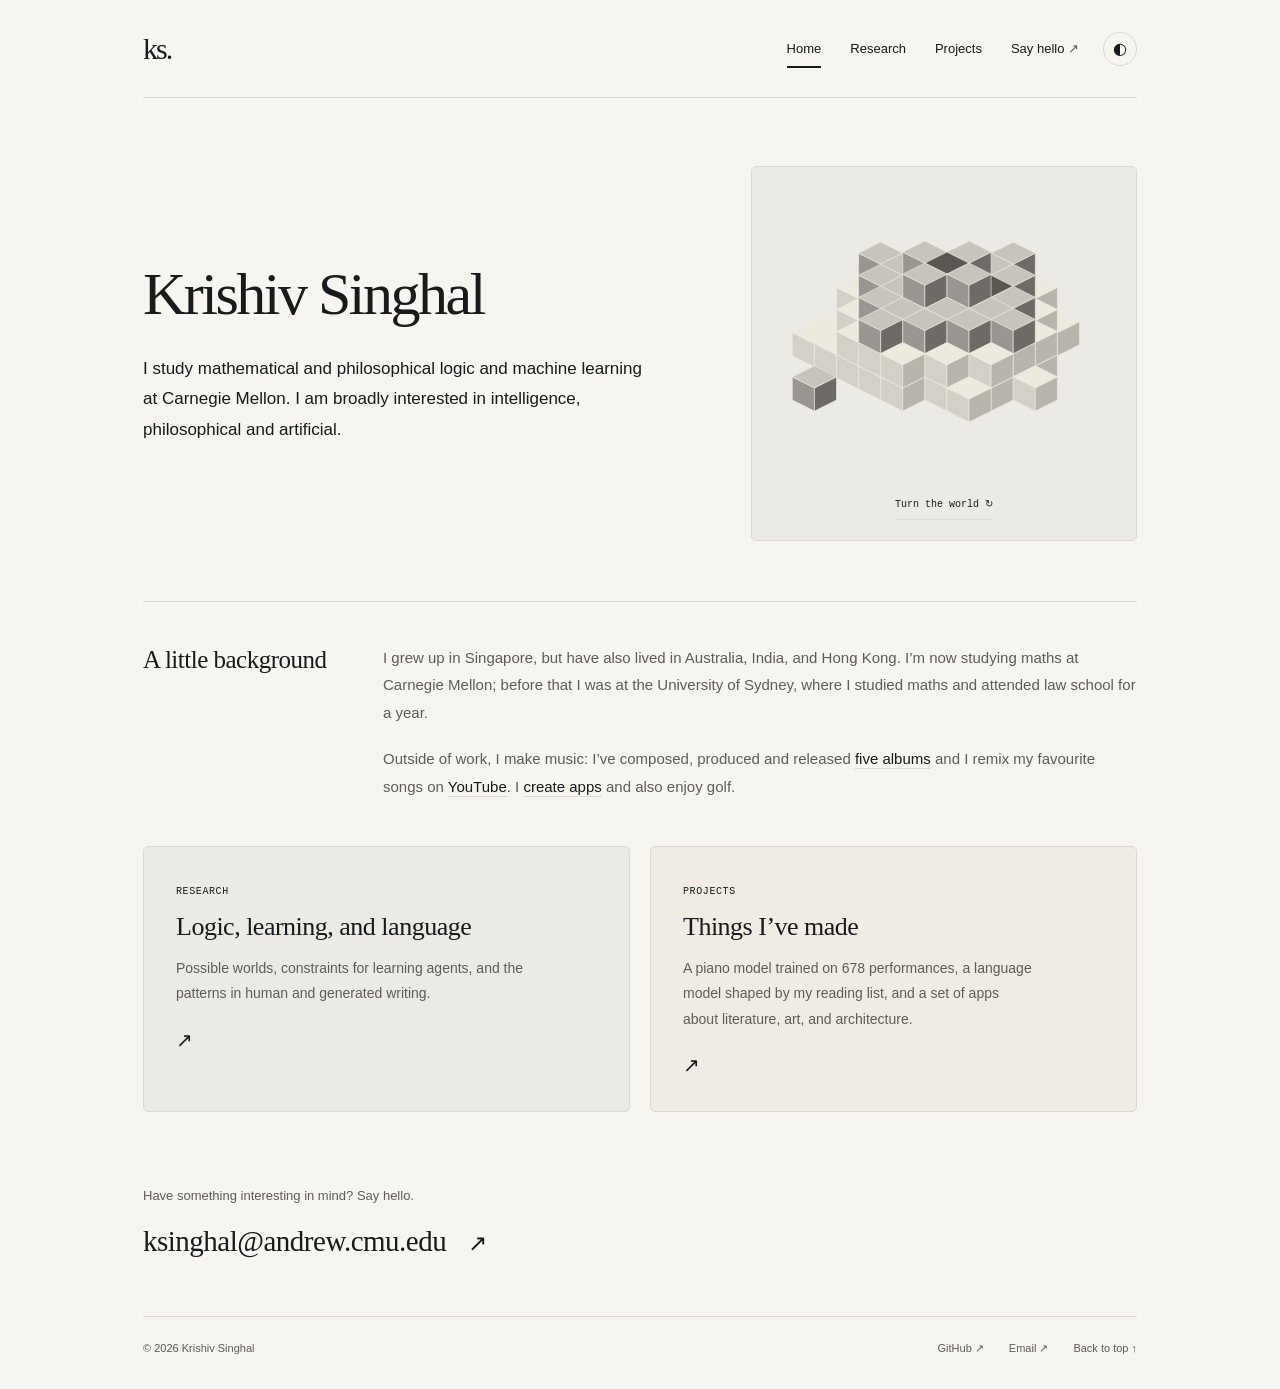
==== index.html @ 550ff19b "Refresh site styling and piano demo assets. Replace blue accents with charcoal palette; sync piano p" ====
<!doctype html>
<html lang="en">
<head>
  <meta charset="utf-8"><meta name="viewport" content="width=device-width, initial-scale=1">
  <title>Krishiv Singhal</title>
  <meta name="description" content="Krishiv Singhal studies mathematical and philosophical logic and machine learning at Carnegie Mellon. Research, a piano model, and other projects.">
  <meta name="theme-color" content="#f7f5f0">
  <link rel="icon" type="image/svg+xml" href="data:image/svg+xml,%3Csvg xmlns='http://www.w3.org/2000/svg' viewBox='0 0 32 32'%3E%3Cpath fill='%23232b35' d='M16 2 29 9v14l-13 7L3 23V9z'/%3E%3Cpath fill='%23c8cdd3' d='m16 3 12 7-12 7L4 10z'/%3E%3Cpath fill='%23818c99' d='m4 11 11 7v11L4 23z'/%3E%3C/svg%3E">
  <link rel="stylesheet" href="style.css?v=20261024"><script src="script.js?v=20261024" defer></script>
</head>
<body>
<a class="skip" href="#main">Skip to content</a>
<div class="shell">
  <header><a class="monogram" href="index.html" aria-label="Krishiv Singhal, home">ks<span>.</span></a><nav aria-label="Main navigation"><a href="index.html" aria-current="page">Home</a><a href="research.html">Research</a><a href="projects.html">Projects</a><a href="mailto:ksinghal@andrew.cmu.edu">Say hello <span aria-hidden="true">↗</span></a></nav><button type="button" class="theme-toggle" data-theme-toggle aria-label="Switch to dark theme" hidden><span aria-hidden="true">◐</span></button></header>
  <main id="main">
    <section class="intro" aria-labelledby="name">
      <div class="intro-copy"><h1 id="name">Krishiv Singhal</h1><p class="intro-note">I study mathematical and philosophical logic and machine learning at Carnegie Mellon. I am broadly interested in intelligence, philosophical and artificial.</p></div>
      <figure class="hero-figure"><svg id="voxel-world" viewBox="0 0 400 360" role="img" aria-label="An abstract stepped landscape built from small cream and charcoal cubes"></svg><button class="world-turn" type="button" data-world-turn aria-label="Turn the voxel world" hidden>Turn the world <span aria-hidden="true">↻</span></button></figure>
    </section>
    <section id="about" class="about" aria-labelledby="about-title"><h2 id="about-title">A little background</h2><div><p>I grew up in Singapore, but have also lived in Australia, India, and Hong Kong. I’m now studying maths at Carnegie Mellon; before that I was at the University of Sydney, where I studied maths and attended law school for a year.</p><p>Outside of work, I make music: I’ve composed, produced and released <a href="https://open.spotify.com/artist/4lldGzQ3zyose5bvCWGqwF">five albums</a> and I remix my favourite songs on <a href="https://www.youtube.com/channel/UCVRhg6U-w7PQTtRtEd83idQ">YouTube</a>. I <a href="https://bites-suite-website.vercel.app/">create apps</a> and also enjoy golf.</p></div></section>
    <section class="pathways" aria-label="Explore my work">
      <a class="pathway" href="research.html"><span class="label">RESEARCH</span><h2>Logic, learning, and language</h2><p>Possible worlds, constraints for learning agents, and the patterns in human and generated writing.</p><span class="arrow" aria-hidden="true">↗</span></a>
      <a class="pathway" href="projects.html"><span class="label">PROJECTS</span><h2>Things I’ve made</h2><p>A piano model trained on 678 performances, a language model shaped by my reading list, and a set of apps about literature, art, and architecture.</p><span class="arrow" aria-hidden="true">↗</span></a>
    </section>
    <section class="contact"><p>Have something interesting in mind? Say hello.</p><a href="mailto:ksinghal@andrew.cmu.edu">ksinghal@andrew.cmu.edu <span aria-hidden="true">↗</span></a></section>
  </main>
  <footer><span>© 2026 Krishiv Singhal</span><a href="https://github.com/krishivsinghal">GitHub ↗</a><a href="mailto:ksinghal@andrew.cmu.edu">Email ↗</a><a href="#main">Back to top ↑</a></footer>
</div>
</body>
</html>
---- style.css ----
:root{--paper:#f7f5f0;--ink:#1a1a1c;--muted:#5f5c58;--line:#ddd9d2;--accent:#1a1a1c;--tint:#eceae4;--panel:#f0ebe3;--mono:ui-monospace,SFMono-Regular,Menlo,Consolas,monospace;color-scheme:light}
:root[data-theme=dark]{--paper:#0f0f11;--ink:#eceae6;--muted:#9c9892;--line:#2c2c30;--accent:#e4e0d8;--tint:#1a1a1e;--panel:#17171a;color-scheme:dark}
*{box-sizing:border-box}html{scroll-behavior:smooth;scroll-padding-top:35px}body{margin:0;background:var(--paper);color:var(--ink);font-family:Arial,Helvetica,sans-serif;font-size:15px;line-height:1.8;-webkit-font-smoothing:antialiased}::selection{background:#3d3a37;color:#f7f5f0}a{color:inherit;text-decoration:none}a:hover{color:var(--accent)}a,button,summary{-webkit-tap-highlight-color:transparent}a:focus-visible,button:focus-visible,summary:focus-visible{outline:2px solid var(--accent);outline-offset:5px}button{font:inherit;color:inherit;cursor:pointer}button:hover{color:var(--accent)}[hidden]{display:none!important}.shell{max-width:1090px;padding:0 48px;margin:auto}header{min-height:98px;display:flex;align-items:center;justify-content:space-between;gap:24px;border-bottom:1px solid var(--line)}.monogram{font-family:Georgia,serif;font-size:30px;letter-spacing:-2px}.monogram span{color:var(--accent)}nav{display:flex;align-items:center;gap:29px;font-size:13px}nav a{padding:8px 0;position:relative}nav a[aria-current=page]{color:var(--accent)}nav a[aria-current=page]:after{content:"";position:absolute;height:2px;background:var(--accent);bottom:0;left:0;right:0}nav span{color:var(--muted)}[data-theme-toggle]{background:transparent;border:1px solid var(--line);border-radius:50%;width:34px;height:34px;line-height:1;display:grid;place-items:center;font-size:16px}
.intro{display:grid;grid-template-columns:1.45fr 1fr;gap:48px;align-items:center;padding:68px 0 60px}.intro-copy{min-width:0}h1{font-family:Georgia,'Times New Roman',serif;font-size:60px;font-weight:400;letter-spacing:-2.5px;line-height:1.13;margin:0 0 25px}.intro h1{color:var(--accent)}h1 span{color:var(--accent)}.intro-note{font-size:17px;line-height:1.8;max-width:510px;margin:0;color:var(--ink)}.intro-copy>p:not(.intro-note){color:var(--muted)}.hero-figure{margin:0;background:var(--tint);border-radius:5px;position:relative;padding:4px 0 20px;overflow:hidden;border:1px solid var(--line)}.hero-figure svg{width:100%;height:auto;display:block}.hero-figure button{display:block;margin:-26px auto 0;border:0;border-bottom:1px solid var(--line);background:transparent;padding:5px 0;font-family:var(--mono);font-size:10px;color:var(--accent);position:relative}.hero-figure figcaption{font-family:var(--mono);font-size:10px;text-align:center;color:var(--muted)}.voxel{transition:transform .3s ease}.hero-figure:hover .accent-voxel{transform:translateY(-3px)}
h2{font-family:Georgia,serif;font-size:25px;font-weight:400;line-height:1.3;letter-spacing:-.5px;margin:0}h3{font-family:Georgia,serif;font-size:27px;font-weight:400;letter-spacing:-.55px;line-height:1.3;margin:0 0 16px}.section-heading{display:flex;align-items:center;justify-content:space-between;gap:20px;border-bottom:1px solid var(--line);padding-bottom:22px}.eyebrow,.project-meta,.project-art>span,.quiet,.label{font-family:var(--mono);font-size:10px;letter-spacing:.6px;color:var(--muted)}.eyebrow{margin:0 0 18px}.text-link{font-size:13px;color:var(--accent);border-bottom:1px solid var(--line);padding-bottom:3px;display:inline-block;line-height:1.8}.text-link span{margin-left:10px}.inline-links{display:flex;flex-wrap:wrap;gap:22px}.about{display:grid;grid-template-columns:200px 1fr;gap:40px;border-top:1px solid var(--line);padding:42px 0 46px}.about>div{min-width:0}.about p{color:var(--muted);font-size:15px;line-height:1.85;margin:0 0 18px}.about p:last-child{margin:0}.about p a{color:var(--accent);text-decoration:underline;text-decoration-color:var(--line);text-underline-offset:4px}.pathways{display:grid;grid-template-columns:1fr 1fr;gap:20px;padding:0 0 40px}.pathway{display:block;position:relative;padding:28px 32px;background:var(--tint);border:1px solid var(--line);border-radius:5px;transition:border-color .2s,transform .2s}.pathway:nth-child(2){background:var(--panel)}.pathway:hover{border-color:var(--accent);transform:translateY(-3px)}.pathway h2,.pathway h3{font-size:26px;margin:8px 0 12px;color:var(--accent)}.pathway p{font-size:14px;color:var(--muted);margin:0;max-width:350px}.pathway .arrow{display:block;color:var(--accent);margin-top:15px;font-size:20px}.pathway .label{color:var(--accent)}
.page-intro{padding:63px 0 40px;max-width:700px}.page-intro h1{font-size:52px;color:var(--accent);margin-bottom:20px}.page-intro>p{color:var(--muted);font-size:16px;line-height:1.8;max-width:660px;margin:0}.project{display:grid;grid-template-columns:200px 1fr;gap:40px;padding:40px 0;border-top:1px solid var(--line)}.project-art{background:var(--tint);border-radius:4px;display:flex;flex-direction:column;align-items:center;justify-content:center;height:190px}.project-art svg{width:190px;height:143px}.project-art>span{font-size:9px;margin-top:8px;color:var(--accent)}.project-copy{min-width:0}.project-meta{display:flex;justify-content:space-between;gap:18px;font-size:10px;letter-spacing:.3px;margin:0 0 14px;color:var(--accent)}.project-meta>span{text-align:right;color:var(--muted);letter-spacing:0}.project-copy>p{color:var(--muted);font-size:15px;line-height:1.85;margin:0 0 17px}.project-copy>p.quiet{display:block;font-size:11px;color:var(--accent);border-left:2px solid var(--accent);padding-left:12px}.project-copy .inline-links{margin-top:16px}summary{display:flex;align-items:center;gap:18px;cursor:pointer;list-style:none;width:max-content;max-width:100%;font-size:13px;color:var(--accent);min-height:40px}summary::-webkit-details-marker{display:none}summary span{font-size:20px;line-height:1;transition:transform .2s}details[open] summary span{transform:rotate(45deg)}.notes{font-size:14px;line-height:1.85;color:var(--muted);padding:8px 0 2px;max-width:650px}.notes h4{font-size:14px;color:var(--ink);font-weight:500;margin:15px 0 8px}.notes p{margin:0 0 18px}.notes .text-link{margin-bottom:12px}.small-grid{display:grid;grid-template-columns:1fr 1fr;gap:38px;padding:30px 0 40px}.small-grid h3{font-size:24px}.small-grid p:not(.eyebrow){color:var(--muted);font-size:14px;margin:0 0 20px}.further{padding-top:34px}.page-nav{display:flex;align-items:center;justify-content:space-between;gap:24px;border-top:1px solid var(--line);padding:28px 0 45px;font-size:14px;color:var(--accent)}.contact{padding:32px 0 49px}.contact p{font-size:13px;color:var(--muted);margin:0 0 8px}.contact>a{font-family:Georgia,serif;font-size:29px;letter-spacing:-.5px;overflow-wrap:anywhere}.contact>a span{color:var(--accent);font-family:Arial,sans-serif;font-size:23px;margin-left:15px}footer{border-top:1px solid var(--line);display:flex;flex-wrap:wrap;align-items:center;gap:25px;padding:22px 0 30px;font-size:11px;color:var(--muted)}footer>span{margin-right:auto}.skip{position:absolute;left:20px;top:-100px;padding:10px;background:var(--paper);z-index:10}.skip:focus{top:10px}
@media(max-width:760px){.shell{padding:0 25px}header{min-height:85px}nav{gap:20px}.intro{grid-template-columns:1.35fr 1fr;gap:25px;padding:50px 0}h1{font-size:47px;letter-spacing:-1.8px}.intro-note{font-size:15px}.hero-figure button{font-size:9px;margin:-12px auto 0}.about,.project{grid-template-columns:150px 1fr;gap:25px}.project-art{height:155px}.project-art svg{width:145px;height:112px}.project-meta{display:block}.project-meta>span{display:block;text-align:left;margin-top:5px}.project-copy>p{font-size:14px}h3{font-size:24px}.pathway{padding:24px}.quiet{letter-spacing:0}.page-intro{padding:45px 0 35px}.page-intro h1{font-size:45px}}
@media(max-width:540px){.shell{padding:0 22px}header{gap:12px;min-height:82px}nav{gap:17px;font-size:12px}.monogram{font-size:28px}[data-theme-toggle]{width:30px;height:30px}.intro{grid-template-columns:1fr;gap:28px;padding:40px 0}.intro h1{font-size:46px;margin-bottom:20px}.intro-note{font-size:16px}.hero-figure{width:100%;max-width:310px;justify-self:center;padding-bottom:17px}.hero-figure svg{height:230px}.hero-figure button{margin:-10px auto 0;font-size:10px}.about{grid-template-columns:1fr;gap:20px;padding:32px 0}.about p{font-size:14px}.pathways,.small-grid{grid-template-columns:1fr;gap:16px}.pathways{padding-bottom:16px}.pathway{padding:25px}.pathway h2{font-size:25px}.pathway .arrow{position:absolute;right:24px;top:16px}.page-intro h1{font-size:44px}.page-intro>p{font-size:15px}.project{grid-template-columns:1fr;gap:23px;padding:30px 0}.project-art{height:150px;align-items:flex-start;position:relative}.project-art svg{height:143px;width:195px;margin-left:12px}.project-art>span{position:absolute;right:17px;bottom:15px;font-size:9px}.project-copy>p{font-size:14px}.project-meta{font-size:10px}h3{font-size:25px}.notes{font-size:14px}.section-heading .quiet{display:none}.page-nav{font-size:13px}.contact>a{font-size:24px}.contact>a span{margin-left:6px}footer{font-size:10px;gap:18px}}
@media(prefers-reduced-motion:reduce){html{scroll-behavior:auto}*,*:before,*:after{transition:none!important}.pathway:hover,.hero-figure:hover .accent-voxel{transform:none}}

.project-copy>h2{font-size:27px;margin-bottom:16px}.notes h3{font-family:Arial,Helvetica,sans-serif;font-size:14px;color:var(--ink);font-weight:500;letter-spacing:0;margin:15px 0 8px}header nav{margin-left:auto}@media(max-width:540px){header{gap:14px}.project-copy>h2{font-size:25px}}
@media(max-width:540px){nav{gap:15px}nav a[href^="mailto:"]{display:none}}
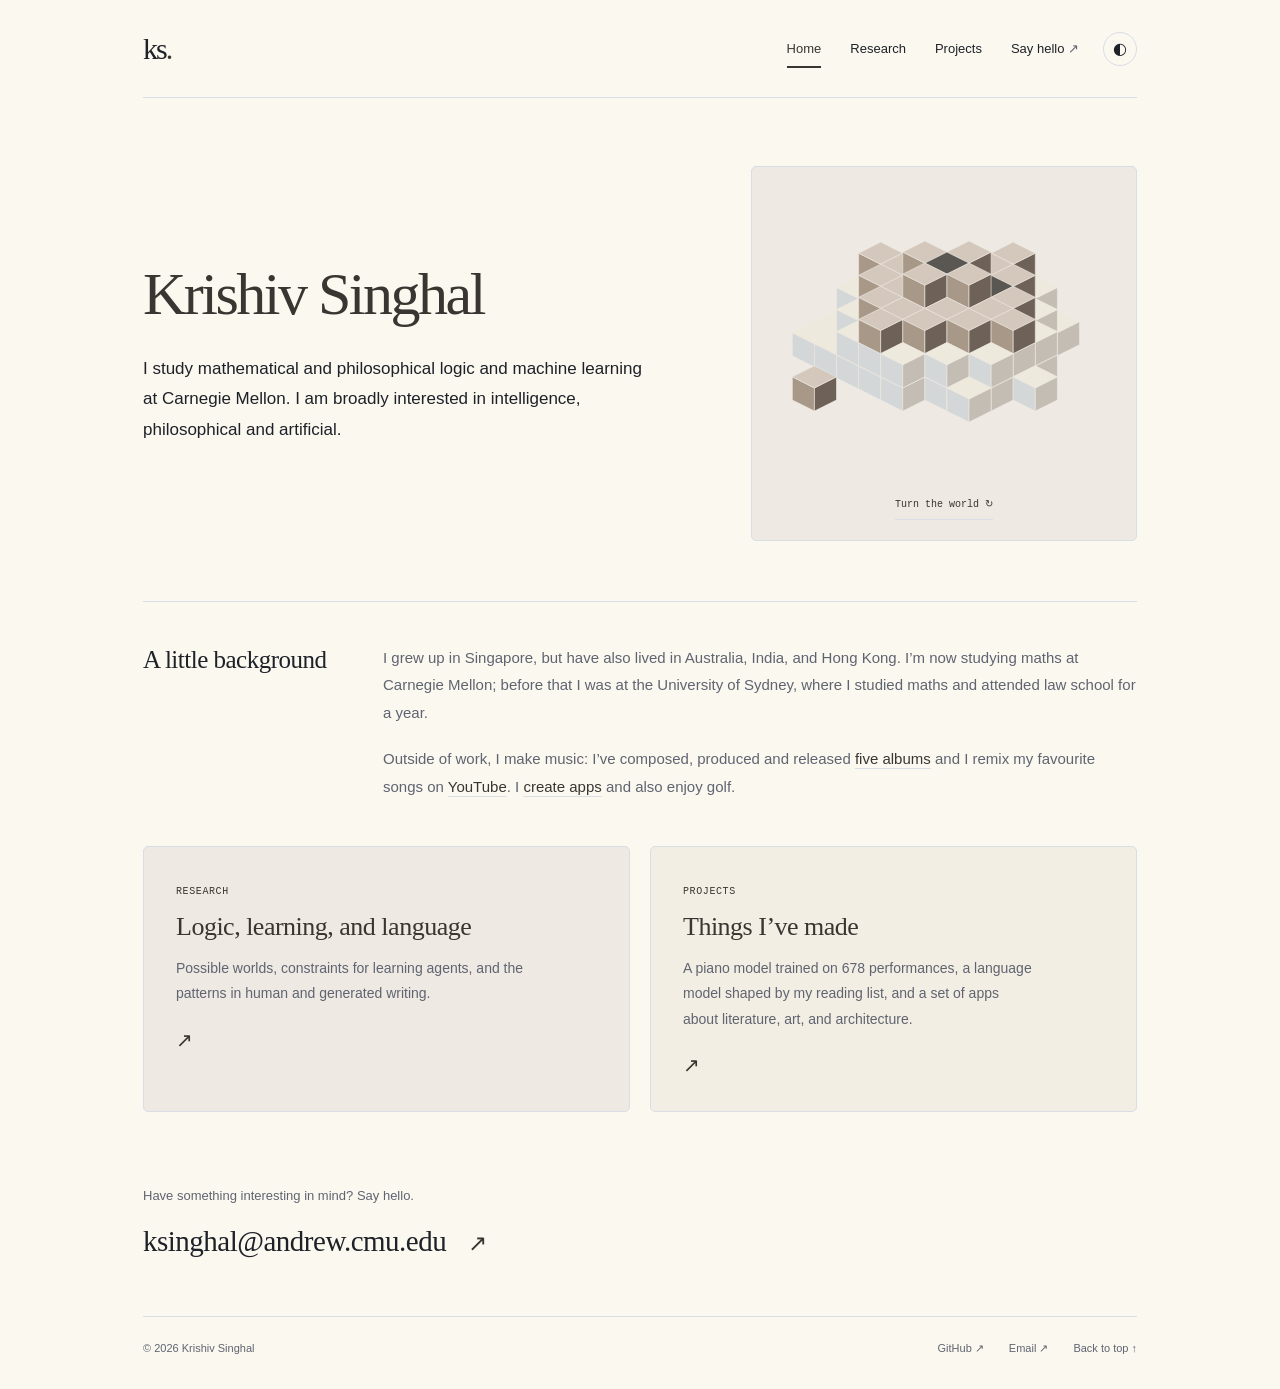
==== commit 2b0f59e2: "Restore piano velocity colors and simplify visitor copy. Keep blue-to-red rolls on the piano page; w" ====
--- a/index.html
+++ b/index.html
@@ -6,7 +6,7 @@
   <meta name="description" content="Krishiv Singhal studies mathematical and philosophical logic and machine learning at Carnegie Mellon. Research, a piano model, and other projects.">
   <meta name="theme-color" content="#f7f5f0">
   <link rel="icon" type="image/svg+xml" href="data:image/svg+xml,%3Csvg xmlns='http://www.w3.org/2000/svg' viewBox='0 0 32 32'%3E%3Cpath fill='%23232b35' d='M16 2 29 9v14l-13 7L3 23V9z'/%3E%3Cpath fill='%23c8cdd3' d='m16 3 12 7-12 7L4 10z'/%3E%3Cpath fill='%23818c99' d='m4 11 11 7v11L4 23z'/%3E%3C/svg%3E">
-  <link rel="stylesheet" href="style.css?v=20261024"><script src="script.js?v=20261024" defer></script>
+  <link rel="stylesheet" href="style.css?v=20261025"><script src="script.js?v=20261025" defer></script>
 </head>
 <body>
 <a class="skip" href="#main">Skip to content</a>
--- a/style.css
+++ b/style.css
@@ -1,6 +1,6 @@
-:root{--paper:#f7f5f0;--ink:#1a1a1c;--muted:#5f5c58;--line:#ddd9d2;--accent:#1a1a1c;--tint:#eceae4;--panel:#f0ebe3;--mono:ui-monospace,SFMono-Regular,Menlo,Consolas,monospace;color-scheme:light}
-:root[data-theme=dark]{--paper:#0f0f11;--ink:#eceae6;--muted:#9c9892;--line:#2c2c30;--accent:#e4e0d8;--tint:#1a1a1e;--panel:#17171a;color-scheme:dark}
-*{box-sizing:border-box}html{scroll-behavior:smooth;scroll-padding-top:35px}body{margin:0;background:var(--paper);color:var(--ink);font-family:Arial,Helvetica,sans-serif;font-size:15px;line-height:1.8;-webkit-font-smoothing:antialiased}::selection{background:#3d3a37;color:#f7f5f0}a{color:inherit;text-decoration:none}a:hover{color:var(--accent)}a,button,summary{-webkit-tap-highlight-color:transparent}a:focus-visible,button:focus-visible,summary:focus-visible{outline:2px solid var(--accent);outline-offset:5px}button{font:inherit;color:inherit;cursor:pointer}button:hover{color:var(--accent)}[hidden]{display:none!important}.shell{max-width:1090px;padding:0 48px;margin:auto}header{min-height:98px;display:flex;align-items:center;justify-content:space-between;gap:24px;border-bottom:1px solid var(--line)}.monogram{font-family:Georgia,serif;font-size:30px;letter-spacing:-2px}.monogram span{color:var(--accent)}nav{display:flex;align-items:center;gap:29px;font-size:13px}nav a{padding:8px 0;position:relative}nav a[aria-current=page]{color:var(--accent)}nav a[aria-current=page]:after{content:"";position:absolute;height:2px;background:var(--accent);bottom:0;left:0;right:0}nav span{color:var(--muted)}[data-theme-toggle]{background:transparent;border:1px solid var(--line);border-radius:50%;width:34px;height:34px;line-height:1;display:grid;place-items:center;font-size:16px}
+:root{--paper:#fbf8f0;--ink:#1e2228;--muted:#5f6470;--line:#d9dee5;--accent:#3a3530;--tint:#eee9e3;--panel:#f3eee4;--mono:ui-monospace,SFMono-Regular,Menlo,Consolas,monospace;color-scheme:light}
+:root[data-theme=dark]{--paper:#141418;--ink:#e8e6e2;--muted:#a8a4a0;--line:#34343a;--accent:#c9c2b8;--tint:#1e1e24;--panel:#1c1b1f;color-scheme:dark}
+*{box-sizing:border-box}html{scroll-behavior:smooth;scroll-padding-top:35px}body{margin:0;background:var(--paper);color:var(--ink);font-family:Arial,Helvetica,sans-serif;font-size:15px;line-height:1.8;-webkit-font-smoothing:antialiased}::selection{background:#d8d0c4;color:#1e2228}a{color:inherit;text-decoration:none}a:hover{color:var(--accent)}a,button,summary{-webkit-tap-highlight-color:transparent}a:focus-visible,button:focus-visible,summary:focus-visible{outline:2px solid var(--accent);outline-offset:5px}button{font:inherit;color:inherit;cursor:pointer}button:hover{color:var(--accent)}[hidden]{display:none!important}.shell{max-width:1090px;padding:0 48px;margin:auto}header{min-height:98px;display:flex;align-items:center;justify-content:space-between;gap:24px;border-bottom:1px solid var(--line)}.monogram{font-family:Georgia,serif;font-size:30px;letter-spacing:-2px}.monogram span{color:var(--accent)}nav{display:flex;align-items:center;gap:29px;font-size:13px}nav a{padding:8px 0;position:relative}nav a[aria-current=page]{color:var(--accent)}nav a[aria-current=page]:after{content:"";position:absolute;height:2px;background:var(--accent);bottom:0;left:0;right:0}nav span{color:var(--muted)}[data-theme-toggle]{background:transparent;border:1px solid var(--line);border-radius:50%;width:34px;height:34px;line-height:1;display:grid;place-items:center;font-size:16px}
 .intro{display:grid;grid-template-columns:1.45fr 1fr;gap:48px;align-items:center;padding:68px 0 60px}.intro-copy{min-width:0}h1{font-family:Georgia,'Times New Roman',serif;font-size:60px;font-weight:400;letter-spacing:-2.5px;line-height:1.13;margin:0 0 25px}.intro h1{color:var(--accent)}h1 span{color:var(--accent)}.intro-note{font-size:17px;line-height:1.8;max-width:510px;margin:0;color:var(--ink)}.intro-copy>p:not(.intro-note){color:var(--muted)}.hero-figure{margin:0;background:var(--tint);border-radius:5px;position:relative;padding:4px 0 20px;overflow:hidden;border:1px solid var(--line)}.hero-figure svg{width:100%;height:auto;display:block}.hero-figure button{display:block;margin:-26px auto 0;border:0;border-bottom:1px solid var(--line);background:transparent;padding:5px 0;font-family:var(--mono);font-size:10px;color:var(--accent);position:relative}.hero-figure figcaption{font-family:var(--mono);font-size:10px;text-align:center;color:var(--muted)}.voxel{transition:transform .3s ease}.hero-figure:hover .accent-voxel{transform:translateY(-3px)}
 h2{font-family:Georgia,serif;font-size:25px;font-weight:400;line-height:1.3;letter-spacing:-.5px;margin:0}h3{font-family:Georgia,serif;font-size:27px;font-weight:400;letter-spacing:-.55px;line-height:1.3;margin:0 0 16px}.section-heading{display:flex;align-items:center;justify-content:space-between;gap:20px;border-bottom:1px solid var(--line);padding-bottom:22px}.eyebrow,.project-meta,.project-art>span,.quiet,.label{font-family:var(--mono);font-size:10px;letter-spacing:.6px;color:var(--muted)}.eyebrow{margin:0 0 18px}.text-link{font-size:13px;color:var(--accent);border-bottom:1px solid var(--line);padding-bottom:3px;display:inline-block;line-height:1.8}.text-link span{margin-left:10px}.inline-links{display:flex;flex-wrap:wrap;gap:22px}.about{display:grid;grid-template-columns:200px 1fr;gap:40px;border-top:1px solid var(--line);padding:42px 0 46px}.about>div{min-width:0}.about p{color:var(--muted);font-size:15px;line-height:1.85;margin:0 0 18px}.about p:last-child{margin:0}.about p a{color:var(--accent);text-decoration:underline;text-decoration-color:var(--line);text-underline-offset:4px}.pathways{display:grid;grid-template-columns:1fr 1fr;gap:20px;padding:0 0 40px}.pathway{display:block;position:relative;padding:28px 32px;background:var(--tint);border:1px solid var(--line);border-radius:5px;transition:border-color .2s,transform .2s}.pathway:nth-child(2){background:var(--panel)}.pathway:hover{border-color:var(--accent);transform:translateY(-3px)}.pathway h2,.pathway h3{font-size:26px;margin:8px 0 12px;color:var(--accent)}.pathway p{font-size:14px;color:var(--muted);margin:0;max-width:350px}.pathway .arrow{display:block;color:var(--accent);margin-top:15px;font-size:20px}.pathway .label{color:var(--accent)}
 .page-intro{padding:63px 0 40px;max-width:700px}.page-intro h1{font-size:52px;color:var(--accent);margin-bottom:20px}.page-intro>p{color:var(--muted);font-size:16px;line-height:1.8;max-width:660px;margin:0}.project{display:grid;grid-template-columns:200px 1fr;gap:40px;padding:40px 0;border-top:1px solid var(--line)}.project-art{background:var(--tint);border-radius:4px;display:flex;flex-direction:column;align-items:center;justify-content:center;height:190px}.project-art svg{width:190px;height:143px}.project-art>span{font-size:9px;margin-top:8px;color:var(--accent)}.project-copy{min-width:0}.project-meta{display:flex;justify-content:space-between;gap:18px;font-size:10px;letter-spacing:.3px;margin:0 0 14px;color:var(--accent)}.project-meta>span{text-align:right;color:var(--muted);letter-spacing:0}.project-copy>p{color:var(--muted);font-size:15px;line-height:1.85;margin:0 0 17px}.project-copy>p.quiet{display:block;font-size:11px;color:var(--accent);border-left:2px solid var(--accent);padding-left:12px}.project-copy .inline-links{margin-top:16px}summary{display:flex;align-items:center;gap:18px;cursor:pointer;list-style:none;width:max-content;max-width:100%;font-size:13px;color:var(--accent);min-height:40px}summary::-webkit-details-marker{display:none}summary span{font-size:20px;line-height:1;transition:transform .2s}details[open] summary span{transform:rotate(45deg)}.notes{font-size:14px;line-height:1.85;color:var(--muted);padding:8px 0 2px;max-width:650px}.notes h4{font-size:14px;color:var(--ink);font-weight:500;margin:15px 0 8px}.notes p{margin:0 0 18px}.notes .text-link{margin-bottom:12px}.small-grid{display:grid;grid-template-columns:1fr 1fr;gap:38px;padding:30px 0 40px}.small-grid h3{font-size:24px}.small-grid p:not(.eyebrow){color:var(--muted);font-size:14px;margin:0 0 20px}.further{padding-top:34px}.page-nav{display:flex;align-items:center;justify-content:space-between;gap:24px;border-top:1px solid var(--line);padding:28px 0 45px;font-size:14px;color:var(--accent)}.contact{padding:32px 0 49px}.contact p{font-size:13px;color:var(--muted);margin:0 0 8px}.contact>a{font-family:Georgia,serif;font-size:29px;letter-spacing:-.5px;overflow-wrap:anywhere}.contact>a span{color:var(--accent);font-family:Arial,sans-serif;font-size:23px;margin-left:15px}footer{border-top:1px solid var(--line);display:flex;flex-wrap:wrap;align-items:center;gap:25px;padding:22px 0 30px;font-size:11px;color:var(--muted)}footer>span{margin-right:auto}.skip{position:absolute;left:20px;top:-100px;padding:10px;background:var(--paper);z-index:10}.skip:focus{top:10px}
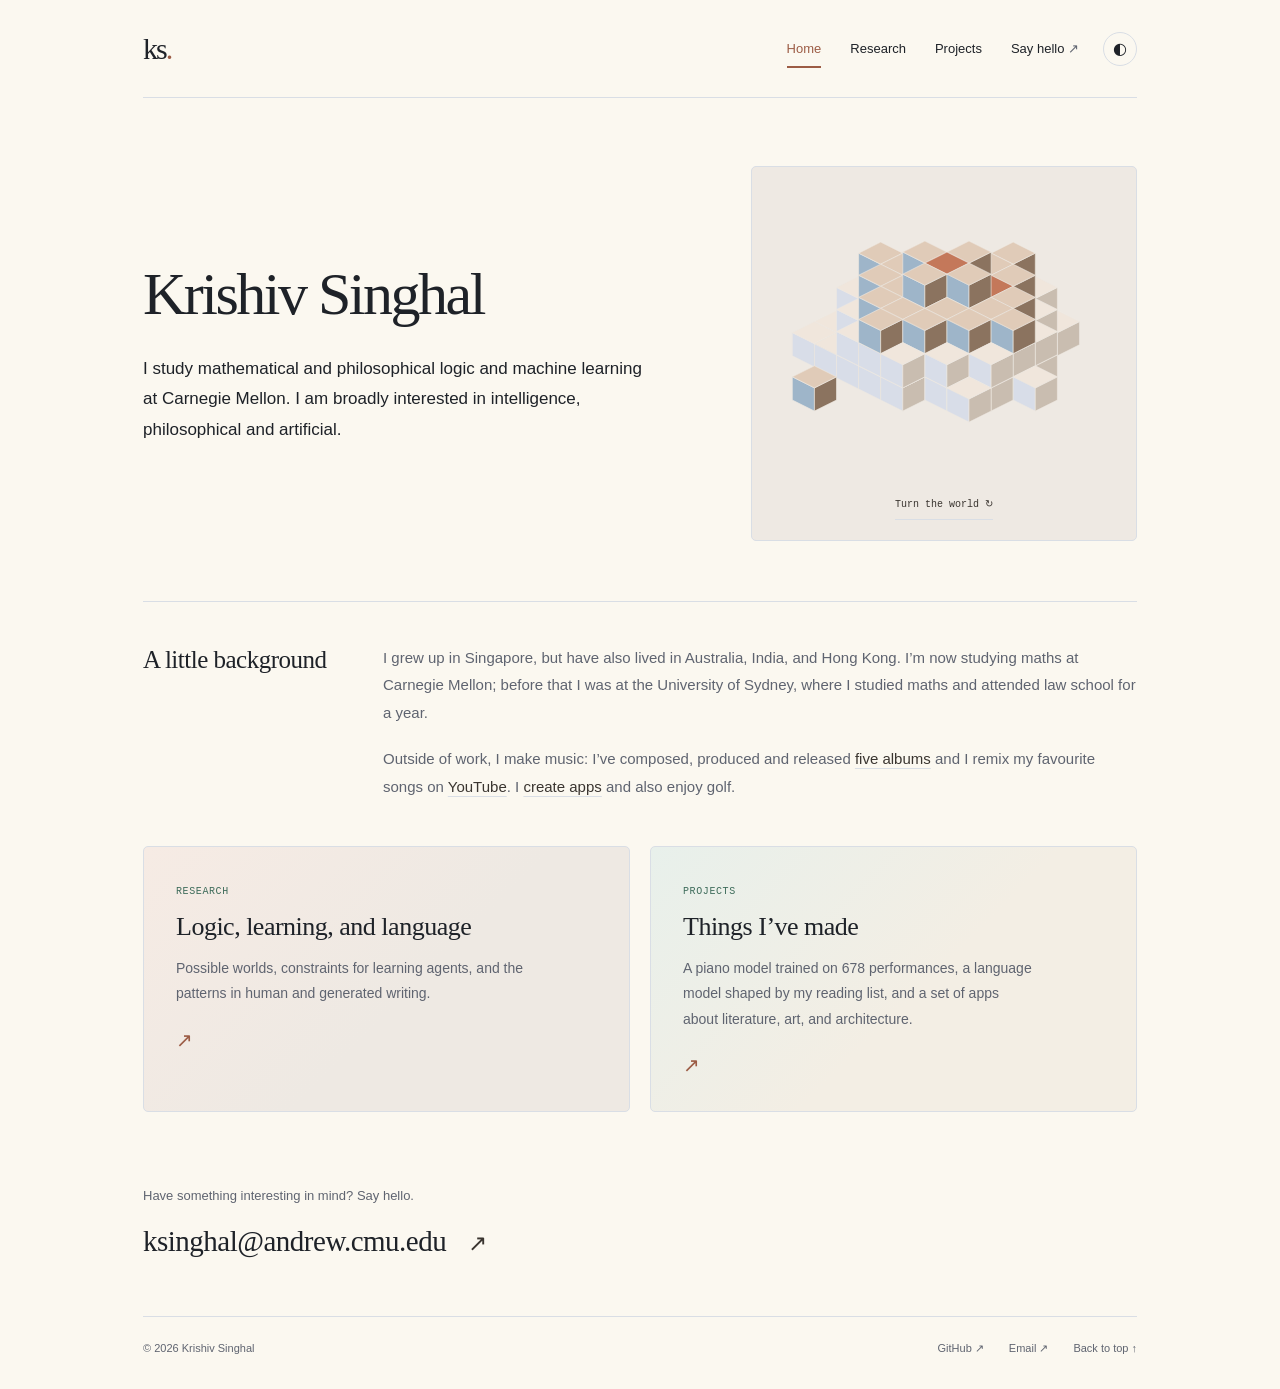
==== commit f0338d37: "Refresh projects layout, site color, and piano roll alignment. Left-align piano rolls; card-style pr" ====
--- a/index.html
+++ b/index.html
@@ -6,7 +6,7 @@
   <meta name="description" content="Krishiv Singhal studies mathematical and philosophical logic and machine learning at Carnegie Mellon. Research, a piano model, and other projects.">
   <meta name="theme-color" content="#f7f5f0">
   <link rel="icon" type="image/svg+xml" href="data:image/svg+xml,%3Csvg xmlns='http://www.w3.org/2000/svg' viewBox='0 0 32 32'%3E%3Cpath fill='%23232b35' d='M16 2 29 9v14l-13 7L3 23V9z'/%3E%3Cpath fill='%23c8cdd3' d='m16 3 12 7-12 7L4 10z'/%3E%3Cpath fill='%23818c99' d='m4 11 11 7v11L4 23z'/%3E%3C/svg%3E">
-  <link rel="stylesheet" href="style.css?v=20261025"><script src="script.js?v=20261025" defer></script>
+  <link rel="stylesheet" href="style.css?v=20261026"><script src="script.js?v=20261026" defer></script>
 </head>
 <body>
 <a class="skip" href="#main">Skip to content</a>
--- a/style.css
+++ b/style.css
@@ -1,12 +1,31 @@
-:root{--paper:#fbf8f0;--ink:#1e2228;--muted:#5f6470;--line:#d9dee5;--accent:#3a3530;--tint:#eee9e3;--panel:#f3eee4;--mono:ui-monospace,SFMono-Regular,Menlo,Consolas,monospace;color-scheme:light}
-:root[data-theme=dark]{--paper:#141418;--ink:#e8e6e2;--muted:#a8a4a0;--line:#34343a;--accent:#c9c2b8;--tint:#1e1e24;--panel:#1c1b1f;color-scheme:dark}
-*{box-sizing:border-box}html{scroll-behavior:smooth;scroll-padding-top:35px}body{margin:0;background:var(--paper);color:var(--ink);font-family:Arial,Helvetica,sans-serif;font-size:15px;line-height:1.8;-webkit-font-smoothing:antialiased}::selection{background:#d8d0c4;color:#1e2228}a{color:inherit;text-decoration:none}a:hover{color:var(--accent)}a,button,summary{-webkit-tap-highlight-color:transparent}a:focus-visible,button:focus-visible,summary:focus-visible{outline:2px solid var(--accent);outline-offset:5px}button{font:inherit;color:inherit;cursor:pointer}button:hover{color:var(--accent)}[hidden]{display:none!important}.shell{max-width:1090px;padding:0 48px;margin:auto}header{min-height:98px;display:flex;align-items:center;justify-content:space-between;gap:24px;border-bottom:1px solid var(--line)}.monogram{font-family:Georgia,serif;font-size:30px;letter-spacing:-2px}.monogram span{color:var(--accent)}nav{display:flex;align-items:center;gap:29px;font-size:13px}nav a{padding:8px 0;position:relative}nav a[aria-current=page]{color:var(--accent)}nav a[aria-current=page]:after{content:"";position:absolute;height:2px;background:var(--accent);bottom:0;left:0;right:0}nav span{color:var(--muted)}[data-theme-toggle]{background:transparent;border:1px solid var(--line);border-radius:50%;width:34px;height:34px;line-height:1;display:grid;place-items:center;font-size:16px}
-.intro{display:grid;grid-template-columns:1.45fr 1fr;gap:48px;align-items:center;padding:68px 0 60px}.intro-copy{min-width:0}h1{font-family:Georgia,'Times New Roman',serif;font-size:60px;font-weight:400;letter-spacing:-2.5px;line-height:1.13;margin:0 0 25px}.intro h1{color:var(--accent)}h1 span{color:var(--accent)}.intro-note{font-size:17px;line-height:1.8;max-width:510px;margin:0;color:var(--ink)}.intro-copy>p:not(.intro-note){color:var(--muted)}.hero-figure{margin:0;background:var(--tint);border-radius:5px;position:relative;padding:4px 0 20px;overflow:hidden;border:1px solid var(--line)}.hero-figure svg{width:100%;height:auto;display:block}.hero-figure button{display:block;margin:-26px auto 0;border:0;border-bottom:1px solid var(--line);background:transparent;padding:5px 0;font-family:var(--mono);font-size:10px;color:var(--accent);position:relative}.hero-figure figcaption{font-family:var(--mono);font-size:10px;text-align:center;color:var(--muted)}.voxel{transition:transform .3s ease}.hero-figure:hover .accent-voxel{transform:translateY(-3px)}
-h2{font-family:Georgia,serif;font-size:25px;font-weight:400;line-height:1.3;letter-spacing:-.5px;margin:0}h3{font-family:Georgia,serif;font-size:27px;font-weight:400;letter-spacing:-.55px;line-height:1.3;margin:0 0 16px}.section-heading{display:flex;align-items:center;justify-content:space-between;gap:20px;border-bottom:1px solid var(--line);padding-bottom:22px}.eyebrow,.project-meta,.project-art>span,.quiet,.label{font-family:var(--mono);font-size:10px;letter-spacing:.6px;color:var(--muted)}.eyebrow{margin:0 0 18px}.text-link{font-size:13px;color:var(--accent);border-bottom:1px solid var(--line);padding-bottom:3px;display:inline-block;line-height:1.8}.text-link span{margin-left:10px}.inline-links{display:flex;flex-wrap:wrap;gap:22px}.about{display:grid;grid-template-columns:200px 1fr;gap:40px;border-top:1px solid var(--line);padding:42px 0 46px}.about>div{min-width:0}.about p{color:var(--muted);font-size:15px;line-height:1.85;margin:0 0 18px}.about p:last-child{margin:0}.about p a{color:var(--accent);text-decoration:underline;text-decoration-color:var(--line);text-underline-offset:4px}.pathways{display:grid;grid-template-columns:1fr 1fr;gap:20px;padding:0 0 40px}.pathway{display:block;position:relative;padding:28px 32px;background:var(--tint);border:1px solid var(--line);border-radius:5px;transition:border-color .2s,transform .2s}.pathway:nth-child(2){background:var(--panel)}.pathway:hover{border-color:var(--accent);transform:translateY(-3px)}.pathway h2,.pathway h3{font-size:26px;margin:8px 0 12px;color:var(--accent)}.pathway p{font-size:14px;color:var(--muted);margin:0;max-width:350px}.pathway .arrow{display:block;color:var(--accent);margin-top:15px;font-size:20px}.pathway .label{color:var(--accent)}
-.page-intro{padding:63px 0 40px;max-width:700px}.page-intro h1{font-size:52px;color:var(--accent);margin-bottom:20px}.page-intro>p{color:var(--muted);font-size:16px;line-height:1.8;max-width:660px;margin:0}.project{display:grid;grid-template-columns:200px 1fr;gap:40px;padding:40px 0;border-top:1px solid var(--line)}.project-art{background:var(--tint);border-radius:4px;display:flex;flex-direction:column;align-items:center;justify-content:center;height:190px}.project-art svg{width:190px;height:143px}.project-art>span{font-size:9px;margin-top:8px;color:var(--accent)}.project-copy{min-width:0}.project-meta{display:flex;justify-content:space-between;gap:18px;font-size:10px;letter-spacing:.3px;margin:0 0 14px;color:var(--accent)}.project-meta>span{text-align:right;color:var(--muted);letter-spacing:0}.project-copy>p{color:var(--muted);font-size:15px;line-height:1.85;margin:0 0 17px}.project-copy>p.quiet{display:block;font-size:11px;color:var(--accent);border-left:2px solid var(--accent);padding-left:12px}.project-copy .inline-links{margin-top:16px}summary{display:flex;align-items:center;gap:18px;cursor:pointer;list-style:none;width:max-content;max-width:100%;font-size:13px;color:var(--accent);min-height:40px}summary::-webkit-details-marker{display:none}summary span{font-size:20px;line-height:1;transition:transform .2s}details[open] summary span{transform:rotate(45deg)}.notes{font-size:14px;line-height:1.85;color:var(--muted);padding:8px 0 2px;max-width:650px}.notes h4{font-size:14px;color:var(--ink);font-weight:500;margin:15px 0 8px}.notes p{margin:0 0 18px}.notes .text-link{margin-bottom:12px}.small-grid{display:grid;grid-template-columns:1fr 1fr;gap:38px;padding:30px 0 40px}.small-grid h3{font-size:24px}.small-grid p:not(.eyebrow){color:var(--muted);font-size:14px;margin:0 0 20px}.further{padding-top:34px}.page-nav{display:flex;align-items:center;justify-content:space-between;gap:24px;border-top:1px solid var(--line);padding:28px 0 45px;font-size:14px;color:var(--accent)}.contact{padding:32px 0 49px}.contact p{font-size:13px;color:var(--muted);margin:0 0 8px}.contact>a{font-family:Georgia,serif;font-size:29px;letter-spacing:-.5px;overflow-wrap:anywhere}.contact>a span{color:var(--accent);font-family:Arial,sans-serif;font-size:23px;margin-left:15px}footer{border-top:1px solid var(--line);display:flex;flex-wrap:wrap;align-items:center;gap:25px;padding:22px 0 30px;font-size:11px;color:var(--muted)}footer>span{margin-right:auto}.skip{position:absolute;left:20px;top:-100px;padding:10px;background:var(--paper);z-index:10}.skip:focus{top:10px}
+:root{--paper:#fbf8f0;--ink:#1e2228;--muted:#5f6470;--line:#d9dee5;--accent:#3a3530;--accent-warm:#9c5c45;--accent-sage:#3d6b5a;--accent-plum:#6b5b8a;--accent-gold:#a8844a;--tint:#eee9e3;--panel:#f3eee4;--mono:ui-monospace,SFMono-Regular,Menlo,Consolas,monospace;color-scheme:light}
+:root[data-theme=dark]{--paper:#141418;--ink:#e8e6e2;--muted:#a8a4a0;--line:#34343a;--accent:#c9c2b8;--accent-warm:#d4a088;--accent-sage:#7aab96;--accent-plum:#b0a0cc;--accent-gold:#c9a86a;--tint:#1e1e24;--panel:#1c1b1f;color-scheme:dark}
+*{box-sizing:border-box}html{scroll-behavior:smooth;scroll-padding-top:35px}body{margin:0;background:var(--paper);color:var(--ink);font-family:Arial,Helvetica,sans-serif;font-size:15px;line-height:1.8;-webkit-font-smoothing:antialiased}::selection{background:#d8d0c4;color:#1e2228}a{color:inherit;text-decoration:none}a:hover{color:var(--accent)}a,button,summary{-webkit-tap-highlight-color:transparent}a:focus-visible,button:focus-visible,summary:focus-visible{outline:2px solid var(--accent);outline-offset:5px}button{font:inherit;color:inherit;cursor:pointer}button:hover{color:var(--accent)}[hidden]{display:none!important}.shell{max-width:1090px;padding:0 48px;margin:auto}header{min-height:98px;display:flex;align-items:center;justify-content:space-between;gap:24px;border-bottom:1px solid var(--line)}.monogram{font-family:Georgia,serif;font-size:30px;letter-spacing:-2px}.monogram span{color:var(--accent-warm)}nav{display:flex;align-items:center;gap:29px;font-size:13px}nav a{padding:8px 0;position:relative}nav a[aria-current=page]{color:var(--accent-warm)}nav a[aria-current=page]:after{content:"";position:absolute;height:2px;background:var(--accent-warm);bottom:0;left:0;right:0}nav span{color:var(--muted)}[data-theme-toggle]{background:transparent;border:1px solid var(--line);border-radius:50%;width:34px;height:34px;line-height:1;display:grid;place-items:center;font-size:16px}
+.intro{display:grid;grid-template-columns:1.45fr 1fr;gap:48px;align-items:center;padding:68px 0 60px}.intro-copy{min-width:0}h1{font-family:Georgia,'Times New Roman',serif;font-size:60px;font-weight:400;letter-spacing:-2.5px;line-height:1.13;margin:0 0 25px}.intro h1{color:var(--ink)}h1 span{color:var(--accent-warm)}.intro-note{font-size:17px;line-height:1.8;max-width:510px;margin:0;color:var(--ink)}.intro-copy>p:not(.intro-note){color:var(--muted)}.hero-figure{margin:0;background:var(--tint);border-radius:5px;position:relative;padding:4px 0 20px;overflow:hidden;border:1px solid var(--line)}.hero-figure svg{width:100%;height:auto;display:block}.hero-figure button{display:block;margin:-26px auto 0;border:0;border-bottom:1px solid var(--line);background:transparent;padding:5px 0;font-family:var(--mono);font-size:10px;color:var(--accent);position:relative}.hero-figure figcaption{font-family:var(--mono);font-size:10px;text-align:center;color:var(--muted)}.voxel{transition:transform .3s ease}.hero-figure:hover .accent-voxel{transform:translateY(-3px)}
+h2{font-family:Georgia,serif;font-size:25px;font-weight:400;line-height:1.3;letter-spacing:-.5px;margin:0}h3{font-family:Georgia,serif;font-size:27px;font-weight:400;letter-spacing:-.55px;line-height:1.3;margin:0 0 16px}.section-heading{display:flex;align-items:center;justify-content:space-between;gap:20px;border-bottom:1px solid var(--line);padding-bottom:22px}.eyebrow,.project-meta,.project-art>span,.quiet,.label{font-family:var(--mono);font-size:10px;letter-spacing:.6px;color:var(--muted)}.eyebrow{margin:0 0 18px}.text-link{font-size:13px;color:var(--accent);border-bottom:1px solid var(--line);padding-bottom:3px;display:inline-block;line-height:1.8}.text-link span{margin-left:10px}.inline-links{display:flex;flex-wrap:wrap;gap:22px}.about{display:grid;grid-template-columns:200px 1fr;gap:40px;border-top:1px solid var(--line);padding:42px 0 46px}.about>div{min-width:0}.about p{color:var(--muted);font-size:15px;line-height:1.85;margin:0 0 18px}.about p:last-child{margin:0}.about p a{color:var(--accent);text-decoration:underline;text-decoration-color:var(--line);text-underline-offset:4px}.pathways{display:grid;grid-template-columns:1fr 1fr;gap:20px;padding:0 0 40px}.pathway{display:block;position:relative;padding:28px 32px;background:var(--tint);border:1px solid var(--line);border-radius:5px;transition:border-color .2s,transform .2s}.pathway:nth-child(2){background:var(--panel)}.pathway:hover{border-color:var(--accent-warm);transform:translateY(-3px)}.pathway h2,.pathway h3{font-size:26px;margin:8px 0 12px;color:var(--ink)}.pathway p{font-size:14px;color:var(--muted);margin:0;max-width:350px}.pathway .arrow{display:block;color:var(--accent-warm);margin-top:15px;font-size:20px}.pathway .label{color:var(--accent-sage)}.pathway:nth-child(1){background:linear-gradient(135deg,#f6ebe4 0%,var(--tint) 55%)}.pathway:nth-child(2){background:linear-gradient(135deg,#e8f0eb 0%,var(--panel) 55%)}
+.page-intro{padding:63px 0 40px;max-width:700px}.page-intro h1{font-size:52px;color:var(--ink);margin-bottom:20px}.page-intro>p{color:var(--muted);font-size:16px;line-height:1.8;max-width:660px;margin:0}.project{display:grid;grid-template-columns:200px 1fr;gap:40px;padding:40px 0;border-top:1px solid var(--line)}.project-art{background:var(--tint);border-radius:4px;display:flex;flex-direction:column;align-items:center;justify-content:center;height:190px}.project-art svg{width:190px;height:143px}.project-art>span{font-size:9px;margin-top:8px;color:var(--accent)}.project-copy{min-width:0}.project-meta{display:flex;justify-content:space-between;gap:18px;font-size:10px;letter-spacing:.3px;margin:0 0 14px;color:var(--accent)}.project-meta>span{text-align:right;color:var(--muted);letter-spacing:0}.project-copy>p{color:var(--muted);font-size:15px;line-height:1.85;margin:0 0 17px}.project-copy>p.quiet{display:block;font-size:11px;color:var(--accent);border-left:2px solid var(--accent);padding-left:12px}.project-copy .inline-links{margin-top:16px}summary{display:flex;align-items:center;gap:18px;cursor:pointer;list-style:none;width:max-content;max-width:100%;font-size:13px;color:var(--accent);min-height:40px}summary::-webkit-details-marker{display:none}summary span{font-size:20px;line-height:1;transition:transform .2s}details[open] summary span{transform:rotate(45deg)}.notes{font-size:14px;line-height:1.85;color:var(--muted);padding:8px 0 2px;max-width:650px}.notes h4{font-size:14px;color:var(--ink);font-weight:500;margin:15px 0 8px}.notes p{margin:0 0 18px}.notes .text-link{margin-bottom:12px}.small-grid{display:grid;grid-template-columns:1fr 1fr;gap:38px;padding:30px 0 40px}.small-grid h3{font-size:24px}.small-grid p:not(.eyebrow){color:var(--muted);font-size:14px;margin:0 0 20px}.further{padding-top:34px}.page-nav{display:flex;align-items:center;justify-content:space-between;gap:24px;border-top:1px solid var(--line);padding:28px 0 45px;font-size:14px;color:var(--accent)}.contact{padding:32px 0 49px}.contact p{font-size:13px;color:var(--muted);margin:0 0 8px}.contact>a{font-family:Georgia,serif;font-size:29px;letter-spacing:-.5px;overflow-wrap:anywhere}.contact>a span{color:var(--accent);font-family:Arial,sans-serif;font-size:23px;margin-left:15px}footer{border-top:1px solid var(--line);display:flex;flex-wrap:wrap;align-items:center;gap:25px;padding:22px 0 30px;font-size:11px;color:var(--muted)}footer>span{margin-right:auto}.skip{position:absolute;left:20px;top:-100px;padding:10px;background:var(--paper);z-index:10}.skip:focus{top:10px}
 @media(max-width:760px){.shell{padding:0 25px}header{min-height:85px}nav{gap:20px}.intro{grid-template-columns:1.35fr 1fr;gap:25px;padding:50px 0}h1{font-size:47px;letter-spacing:-1.8px}.intro-note{font-size:15px}.hero-figure button{font-size:9px;margin:-12px auto 0}.about,.project{grid-template-columns:150px 1fr;gap:25px}.project-art{height:155px}.project-art svg{width:145px;height:112px}.project-meta{display:block}.project-meta>span{display:block;text-align:left;margin-top:5px}.project-copy>p{font-size:14px}h3{font-size:24px}.pathway{padding:24px}.quiet{letter-spacing:0}.page-intro{padding:45px 0 35px}.page-intro h1{font-size:45px}}
 @media(max-width:540px){.shell{padding:0 22px}header{gap:12px;min-height:82px}nav{gap:17px;font-size:12px}.monogram{font-size:28px}[data-theme-toggle]{width:30px;height:30px}.intro{grid-template-columns:1fr;gap:28px;padding:40px 0}.intro h1{font-size:46px;margin-bottom:20px}.intro-note{font-size:16px}.hero-figure{width:100%;max-width:310px;justify-self:center;padding-bottom:17px}.hero-figure svg{height:230px}.hero-figure button{margin:-10px auto 0;font-size:10px}.about{grid-template-columns:1fr;gap:20px;padding:32px 0}.about p{font-size:14px}.pathways,.small-grid{grid-template-columns:1fr;gap:16px}.pathways{padding-bottom:16px}.pathway{padding:25px}.pathway h2{font-size:25px}.pathway .arrow{position:absolute;right:24px;top:16px}.page-intro h1{font-size:44px}.page-intro>p{font-size:15px}.project{grid-template-columns:1fr;gap:23px;padding:30px 0}.project-art{height:150px;align-items:flex-start;position:relative}.project-art svg{height:143px;width:195px;margin-left:12px}.project-art>span{position:absolute;right:17px;bottom:15px;font-size:9px}.project-copy>p{font-size:14px}.project-meta{font-size:10px}h3{font-size:25px}.notes{font-size:14px}.section-heading .quiet{display:none}.page-nav{font-size:13px}.contact>a{font-size:24px}.contact>a span{margin-left:6px}footer{font-size:10px;gap:18px}}
 @media(prefers-reduced-motion:reduce){html{scroll-behavior:auto}*,*:before,*:after{transition:none!important}.pathway:hover,.hero-figure:hover .accent-voxel{transform:none}}
 
 .project-copy>h2{font-size:27px;margin-bottom:16px}.notes h3{font-family:Arial,Helvetica,sans-serif;font-size:14px;color:var(--ink);font-weight:500;letter-spacing:0;margin:15px 0 8px}header nav{margin-left:auto}@media(max-width:540px){header{gap:14px}.project-copy>h2{font-size:25px}}
 @media(max-width:540px){nav{gap:15px}nav a[href^="mailto:"]{display:none}}
+
+.project-cards{display:flex;flex-direction:column;gap:22px;padding-bottom:28px}
+.project-card{display:grid;grid-template-columns:minmax(120px,168px) 1fr;gap:28px;padding:28px 30px;border:1px solid var(--line);border-radius:8px;background:var(--paper);box-shadow:0 1px 0 rgba(30,34,40,.04)}
+.project-card--piano{border-left:4px solid var(--accent-warm);background:linear-gradient(105deg,rgba(156,92,69,.07),transparent 42%),var(--paper)}
+.project-card--language{border-left:4px solid var(--accent-sage);background:linear-gradient(105deg,rgba(61,107,90,.08),transparent 42%),var(--paper)}
+.project-card--apps{border-left:4px solid var(--accent-plum);background:linear-gradient(105deg,rgba(107,91,138,.08),transparent 42%),var(--paper)}
+.project-card__aside{display:flex;align-items:center;justify-content:center;min-height:140px;border-radius:6px;background:rgba(255,255,255,.45);border:1px solid var(--line)}
+.project-card__aside svg{width:100%;max-width:150px;height:auto}
+.project-card__tag{font-family:var(--mono);font-size:11px;letter-spacing:.4px;color:var(--accent-sage);margin:0 0 10px}
+.project-card--piano .project-card__tag{color:var(--accent-warm)}
+.project-card--apps .project-card__tag{color:var(--accent-plum)}
+.project-card__body h2{font-family:Georgia,serif;font-size:26px;font-weight:400;margin:0 0 14px;color:var(--ink)}
+.project-card__body>p{color:var(--muted);font-size:15px;line-height:1.85;margin:0 0 14px}
+.project-card__hint{font-size:14px!important;color:var(--muted)!important;font-style:italic}
+.project-card__notes{margin-top:8px}
+.project-card__notes summary{font-size:13px;color:var(--accent-warm);cursor:pointer;list-style:none;display:flex;align-items:center;gap:10px;width:max-content}
+.project-card__notes summary::-webkit-details-marker{display:none}
+:root[data-theme=dark] .project-card__aside{background:rgba(255,255,255,.03)}
+@media(max-width:640px){.project-card{grid-template-columns:1fr;gap:18px;padding:22px}.project-card__aside{min-height:120px}}
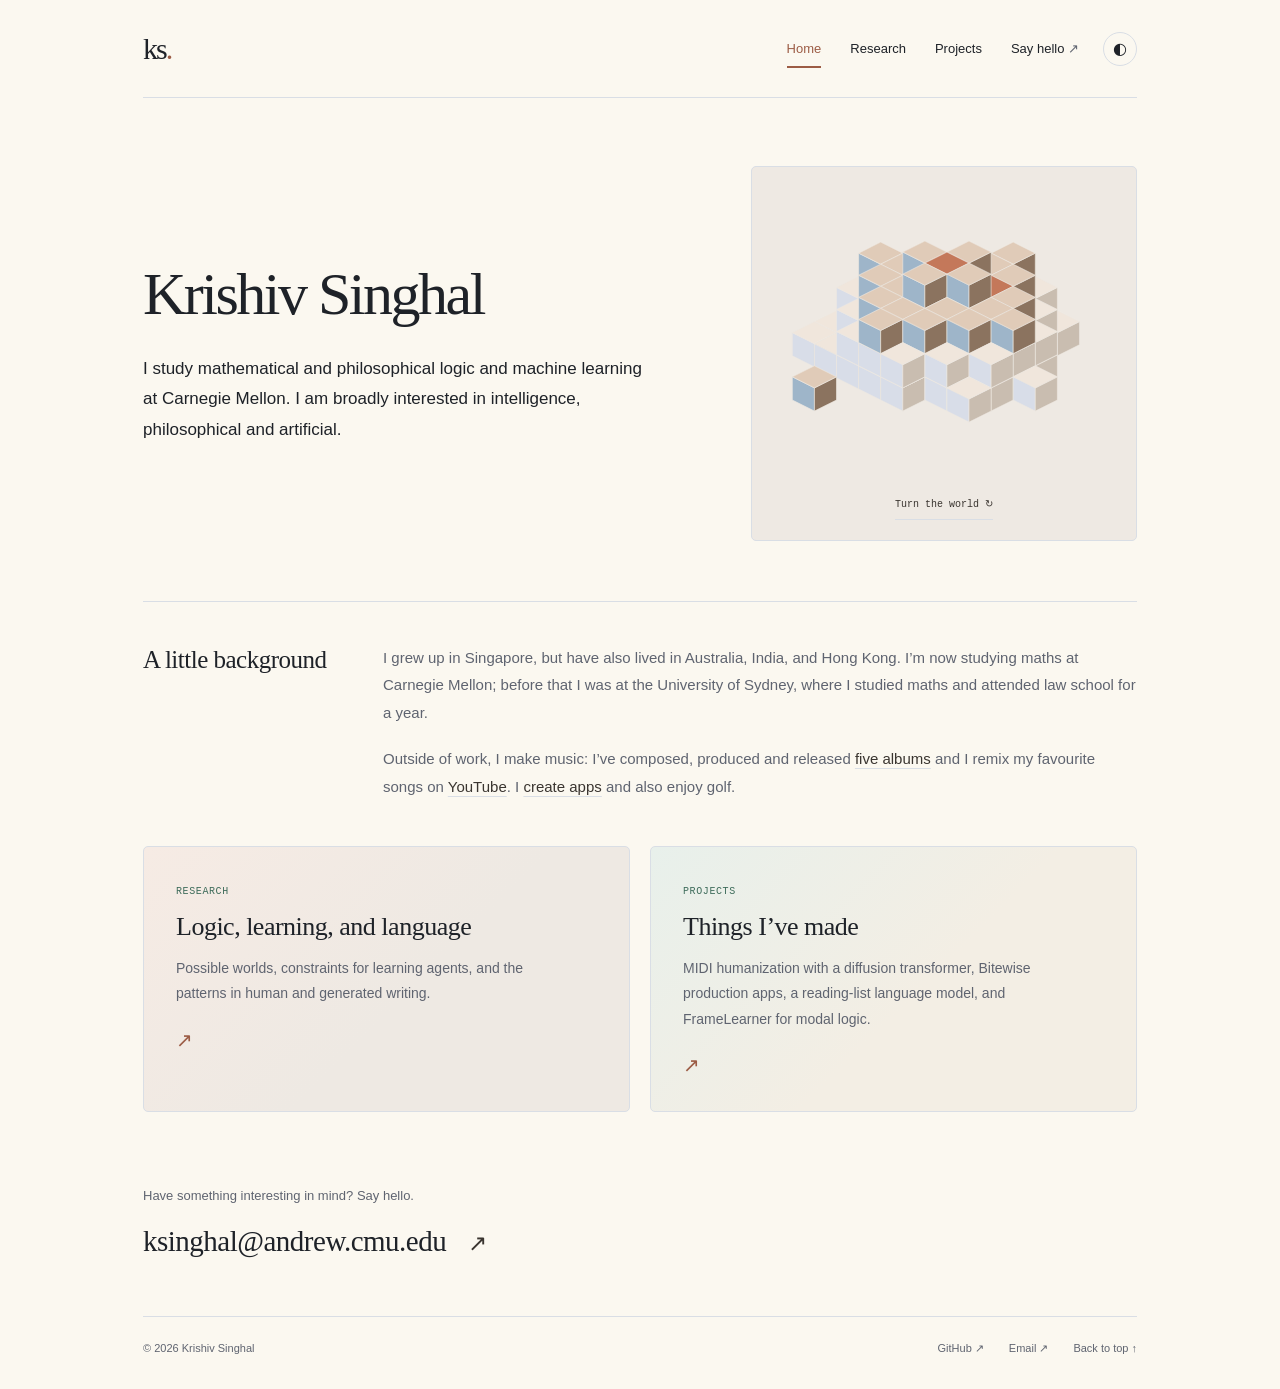
==== commit 32bc16bf: "Update Projects page copy, assets, and flat layout. Publish four project write-ups with real images," ====
--- a/index.html
+++ b/index.html
@@ -6,7 +6,7 @@
   <meta name="description" content="Krishiv Singhal studies mathematical and philosophical logic and machine learning at Carnegie Mellon. Research, a piano model, and other projects.">
   <meta name="theme-color" content="#f7f5f0">
   <link rel="icon" type="image/svg+xml" href="data:image/svg+xml,%3Csvg xmlns='http://www.w3.org/2000/svg' viewBox='0 0 32 32'%3E%3Cpath fill='%23232b35' d='M16 2 29 9v14l-13 7L3 23V9z'/%3E%3Cpath fill='%23c8cdd3' d='m16 3 12 7-12 7L4 10z'/%3E%3Cpath fill='%23818c99' d='m4 11 11 7v11L4 23z'/%3E%3C/svg%3E">
-  <link rel="stylesheet" href="style.css?v=20261026"><script src="script.js?v=20261026" defer></script>
+  <link rel="stylesheet" href="style.css?v=20261027b"><script src="script.js?v=20261027b" defer></script>
 </head>
 <body>
 <a class="skip" href="#main">Skip to content</a>
@@ -20,7 +20,7 @@
     <section id="about" class="about" aria-labelledby="about-title"><h2 id="about-title">A little background</h2><div><p>I grew up in Singapore, but have also lived in Australia, India, and Hong Kong. I’m now studying maths at Carnegie Mellon; before that I was at the University of Sydney, where I studied maths and attended law school for a year.</p><p>Outside of work, I make music: I’ve composed, produced and released <a href="https://open.spotify.com/artist/4lldGzQ3zyose5bvCWGqwF">five albums</a> and I remix my favourite songs on <a href="https://www.youtube.com/channel/UCVRhg6U-w7PQTtRtEd83idQ">YouTube</a>. I <a href="https://bites-suite-website.vercel.app/">create apps</a> and also enjoy golf.</p></div></section>
     <section class="pathways" aria-label="Explore my work">
       <a class="pathway" href="research.html"><span class="label">RESEARCH</span><h2>Logic, learning, and language</h2><p>Possible worlds, constraints for learning agents, and the patterns in human and generated writing.</p><span class="arrow" aria-hidden="true">↗</span></a>
-      <a class="pathway" href="projects.html"><span class="label">PROJECTS</span><h2>Things I’ve made</h2><p>A piano model trained on 678 performances, a language model shaped by my reading list, and a set of apps about literature, art, and architecture.</p><span class="arrow" aria-hidden="true">↗</span></a>
+      <a class="pathway" href="projects.html"><span class="label">PROJECTS</span><h2>Things I’ve made</h2><p>MIDI humanization with a diffusion transformer, Bitewise production apps, a reading-list language model, and FrameLearner for modal logic.</p><span class="arrow" aria-hidden="true">↗</span></a>
     </section>
     <section class="contact"><p>Have something interesting in mind? Say hello.</p><a href="mailto:ksinghal@andrew.cmu.edu">ksinghal@andrew.cmu.edu <span aria-hidden="true">↗</span></a></section>
   </main>
--- a/style.css
+++ b/style.css
@@ -1,5 +1,5 @@
-:root{--paper:#fbf8f0;--ink:#1e2228;--muted:#5f6470;--line:#d9dee5;--accent:#3a3530;--accent-warm:#9c5c45;--accent-sage:#3d6b5a;--accent-plum:#6b5b8a;--accent-gold:#a8844a;--tint:#eee9e3;--panel:#f3eee4;--mono:ui-monospace,SFMono-Regular,Menlo,Consolas,monospace;color-scheme:light}
-:root[data-theme=dark]{--paper:#141418;--ink:#e8e6e2;--muted:#a8a4a0;--line:#34343a;--accent:#c9c2b8;--accent-warm:#d4a088;--accent-sage:#7aab96;--accent-plum:#b0a0cc;--accent-gold:#c9a86a;--tint:#1e1e24;--panel:#1c1b1f;color-scheme:dark}
+:root{--paper:#fbf8f0;--ink:#1e2228;--muted:#5f6470;--line:#d9dee5;--accent:#3a3530;--accent-warm:#9c5c45;--accent-sage:#3d6b5a;--accent-plum:#6b5b8a;--accent-blue:#4661d8;--accent-gold:#a8844a;--tint:#eee9e3;--panel:#f3eee4;--mono:ui-monospace,SFMono-Regular,Menlo,Consolas,monospace;color-scheme:light}
+:root[data-theme=dark]{--paper:#141418;--ink:#e8e6e2;--muted:#a8a4a0;--line:#34343a;--accent:#c9c2b8;--accent-warm:#d4a088;--accent-sage:#7aab96;--accent-plum:#b0a0cc;--accent-blue:#7a90e8;--accent-gold:#c9a86a;--tint:#1e1e24;--panel:#1c1b1f;color-scheme:dark}
 *{box-sizing:border-box}html{scroll-behavior:smooth;scroll-padding-top:35px}body{margin:0;background:var(--paper);color:var(--ink);font-family:Arial,Helvetica,sans-serif;font-size:15px;line-height:1.8;-webkit-font-smoothing:antialiased}::selection{background:#d8d0c4;color:#1e2228}a{color:inherit;text-decoration:none}a:hover{color:var(--accent)}a,button,summary{-webkit-tap-highlight-color:transparent}a:focus-visible,button:focus-visible,summary:focus-visible{outline:2px solid var(--accent);outline-offset:5px}button{font:inherit;color:inherit;cursor:pointer}button:hover{color:var(--accent)}[hidden]{display:none!important}.shell{max-width:1090px;padding:0 48px;margin:auto}header{min-height:98px;display:flex;align-items:center;justify-content:space-between;gap:24px;border-bottom:1px solid var(--line)}.monogram{font-family:Georgia,serif;font-size:30px;letter-spacing:-2px}.monogram span{color:var(--accent-warm)}nav{display:flex;align-items:center;gap:29px;font-size:13px}nav a{padding:8px 0;position:relative}nav a[aria-current=page]{color:var(--accent-warm)}nav a[aria-current=page]:after{content:"";position:absolute;height:2px;background:var(--accent-warm);bottom:0;left:0;right:0}nav span{color:var(--muted)}[data-theme-toggle]{background:transparent;border:1px solid var(--line);border-radius:50%;width:34px;height:34px;line-height:1;display:grid;place-items:center;font-size:16px}
 .intro{display:grid;grid-template-columns:1.45fr 1fr;gap:48px;align-items:center;padding:68px 0 60px}.intro-copy{min-width:0}h1{font-family:Georgia,'Times New Roman',serif;font-size:60px;font-weight:400;letter-spacing:-2.5px;line-height:1.13;margin:0 0 25px}.intro h1{color:var(--ink)}h1 span{color:var(--accent-warm)}.intro-note{font-size:17px;line-height:1.8;max-width:510px;margin:0;color:var(--ink)}.intro-copy>p:not(.intro-note){color:var(--muted)}.hero-figure{margin:0;background:var(--tint);border-radius:5px;position:relative;padding:4px 0 20px;overflow:hidden;border:1px solid var(--line)}.hero-figure svg{width:100%;height:auto;display:block}.hero-figure button{display:block;margin:-26px auto 0;border:0;border-bottom:1px solid var(--line);background:transparent;padding:5px 0;font-family:var(--mono);font-size:10px;color:var(--accent);position:relative}.hero-figure figcaption{font-family:var(--mono);font-size:10px;text-align:center;color:var(--muted)}.voxel{transition:transform .3s ease}.hero-figure:hover .accent-voxel{transform:translateY(-3px)}
 h2{font-family:Georgia,serif;font-size:25px;font-weight:400;line-height:1.3;letter-spacing:-.5px;margin:0}h3{font-family:Georgia,serif;font-size:27px;font-weight:400;letter-spacing:-.55px;line-height:1.3;margin:0 0 16px}.section-heading{display:flex;align-items:center;justify-content:space-between;gap:20px;border-bottom:1px solid var(--line);padding-bottom:22px}.eyebrow,.project-meta,.project-art>span,.quiet,.label{font-family:var(--mono);font-size:10px;letter-spacing:.6px;color:var(--muted)}.eyebrow{margin:0 0 18px}.text-link{font-size:13px;color:var(--accent);border-bottom:1px solid var(--line);padding-bottom:3px;display:inline-block;line-height:1.8}.text-link span{margin-left:10px}.inline-links{display:flex;flex-wrap:wrap;gap:22px}.about{display:grid;grid-template-columns:200px 1fr;gap:40px;border-top:1px solid var(--line);padding:42px 0 46px}.about>div{min-width:0}.about p{color:var(--muted);font-size:15px;line-height:1.85;margin:0 0 18px}.about p:last-child{margin:0}.about p a{color:var(--accent);text-decoration:underline;text-decoration-color:var(--line);text-underline-offset:4px}.pathways{display:grid;grid-template-columns:1fr 1fr;gap:20px;padding:0 0 40px}.pathway{display:block;position:relative;padding:28px 32px;background:var(--tint);border:1px solid var(--line);border-radius:5px;transition:border-color .2s,transform .2s}.pathway:nth-child(2){background:var(--panel)}.pathway:hover{border-color:var(--accent-warm);transform:translateY(-3px)}.pathway h2,.pathway h3{font-size:26px;margin:8px 0 12px;color:var(--ink)}.pathway p{font-size:14px;color:var(--muted);margin:0;max-width:350px}.pathway .arrow{display:block;color:var(--accent-warm);margin-top:15px;font-size:20px}.pathway .label{color:var(--accent-sage)}.pathway:nth-child(1){background:linear-gradient(135deg,#f6ebe4 0%,var(--tint) 55%)}.pathway:nth-child(2){background:linear-gradient(135deg,#e8f0eb 0%,var(--panel) 55%)}
@@ -11,21 +11,7 @@
 .project-copy>h2{font-size:27px;margin-bottom:16px}.notes h3{font-family:Arial,Helvetica,sans-serif;font-size:14px;color:var(--ink);font-weight:500;letter-spacing:0;margin:15px 0 8px}header nav{margin-left:auto}@media(max-width:540px){header{gap:14px}.project-copy>h2{font-size:25px}}
 @media(max-width:540px){nav{gap:15px}nav a[href^="mailto:"]{display:none}}
 
-.project-cards{display:flex;flex-direction:column;gap:22px;padding-bottom:28px}
-.project-card{display:grid;grid-template-columns:minmax(120px,168px) 1fr;gap:28px;padding:28px 30px;border:1px solid var(--line);border-radius:8px;background:var(--paper);box-shadow:0 1px 0 rgba(30,34,40,.04)}
-.project-card--piano{border-left:4px solid var(--accent-warm);background:linear-gradient(105deg,rgba(156,92,69,.07),transparent 42%),var(--paper)}
-.project-card--language{border-left:4px solid var(--accent-sage);background:linear-gradient(105deg,rgba(61,107,90,.08),transparent 42%),var(--paper)}
-.project-card--apps{border-left:4px solid var(--accent-plum);background:linear-gradient(105deg,rgba(107,91,138,.08),transparent 42%),var(--paper)}
-.project-card__aside{display:flex;align-items:center;justify-content:center;min-height:140px;border-radius:6px;background:rgba(255,255,255,.45);border:1px solid var(--line)}
-.project-card__aside svg{width:100%;max-width:150px;height:auto}
-.project-card__tag{font-family:var(--mono);font-size:11px;letter-spacing:.4px;color:var(--accent-sage);margin:0 0 10px}
-.project-card--piano .project-card__tag{color:var(--accent-warm)}
-.project-card--apps .project-card__tag{color:var(--accent-plum)}
-.project-card__body h2{font-family:Georgia,serif;font-size:26px;font-weight:400;margin:0 0 14px;color:var(--ink)}
-.project-card__body>p{color:var(--muted);font-size:15px;line-height:1.85;margin:0 0 14px}
-.project-card__hint{font-size:14px!important;color:var(--muted)!important;font-style:italic}
-.project-card__notes{margin-top:8px}
-.project-card__notes summary{font-size:13px;color:var(--accent-warm);cursor:pointer;list-style:none;display:flex;align-items:center;gap:10px;width:max-content}
-.project-card__notes summary::-webkit-details-marker{display:none}
-:root[data-theme=dark] .project-card__aside{background:rgba(255,255,255,.03)}
-@media(max-width:640px){.project-card{grid-template-columns:1fr;gap:18px;padding:22px}.project-card__aside{min-height:120px}}
+.project-art--img{background:transparent;padding:8px 0}
+.project-art--img img{display:block;width:100%;max-width:190px;height:auto;max-height:143px;margin:auto;object-fit:contain}
+.work{padding-bottom:12px}
+.work .project:first-child{border-top:0;padding-top:0}
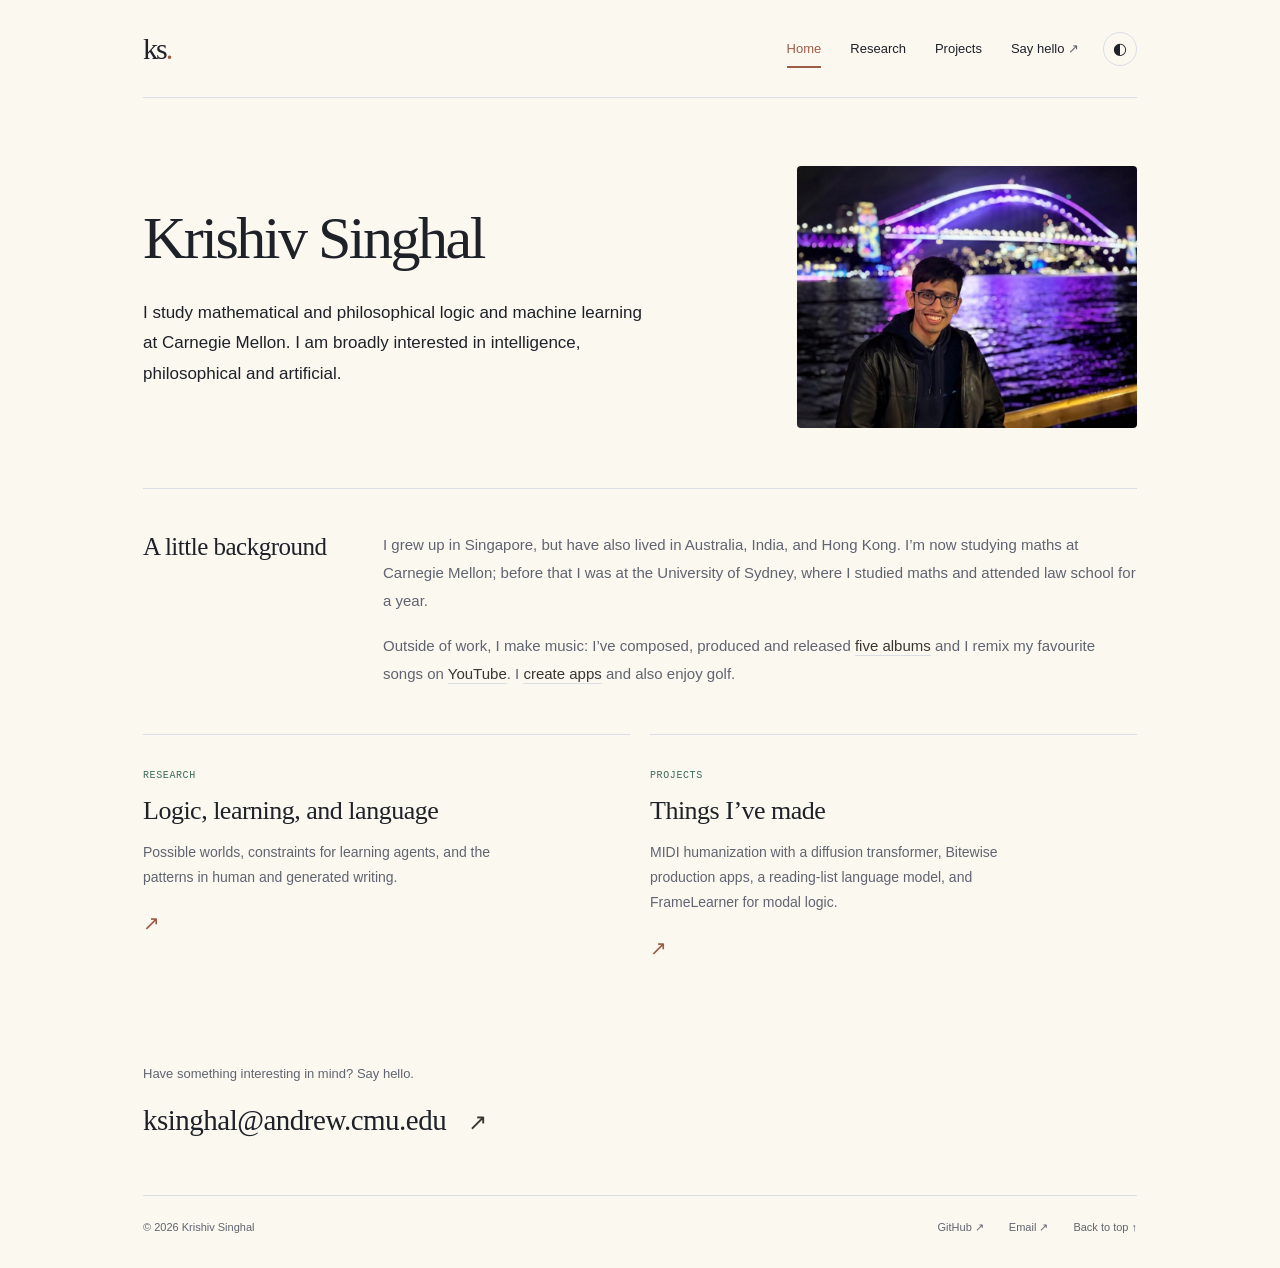
==== commit a07d0dc2: "Simplify home layout and refresh project media. Use a portrait on the homepage, drop pathway gradien" ====
--- a/index.html
+++ b/index.html
@@ -6,7 +6,7 @@
   <meta name="description" content="Krishiv Singhal studies mathematical and philosophical logic and machine learning at Carnegie Mellon. Research, a piano model, and other projects.">
   <meta name="theme-color" content="#f7f5f0">
   <link rel="icon" type="image/svg+xml" href="data:image/svg+xml,%3Csvg xmlns='http://www.w3.org/2000/svg' viewBox='0 0 32 32'%3E%3Cpath fill='%23232b35' d='M16 2 29 9v14l-13 7L3 23V9z'/%3E%3Cpath fill='%23c8cdd3' d='m16 3 12 7-12 7L4 10z'/%3E%3Cpath fill='%23818c99' d='m4 11 11 7v11L4 23z'/%3E%3C/svg%3E">
-  <link rel="stylesheet" href="style.css?v=20261027b"><script src="script.js?v=20261027b" defer></script>
+  <link rel="stylesheet" href="style.css?v=20261024c"><script src="script.js?v=20261024c" defer></script>
 </head>
 <body>
 <a class="skip" href="#main">Skip to content</a>
@@ -15,7 +15,7 @@
   <main id="main">
     <section class="intro" aria-labelledby="name">
       <div class="intro-copy"><h1 id="name">Krishiv Singhal</h1><p class="intro-note">I study mathematical and philosophical logic and machine learning at Carnegie Mellon. I am broadly interested in intelligence, philosophical and artificial.</p></div>
-      <figure class="hero-figure"><svg id="voxel-world" viewBox="0 0 400 360" role="img" aria-label="An abstract stepped landscape built from small cream and charcoal cubes"></svg><button class="world-turn" type="button" data-world-turn aria-label="Turn the voxel world" hidden>Turn the world <span aria-hidden="true">↻</span></button></figure>
+      <img class="portrait" src="assets/krishiv-portrait.jpg" width="900" height="695" alt="Krishiv Singhal" loading="eager" decoding="async">
     </section>
     <section id="about" class="about" aria-labelledby="about-title"><h2 id="about-title">A little background</h2><div><p>I grew up in Singapore, but have also lived in Australia, India, and Hong Kong. I’m now studying maths at Carnegie Mellon; before that I was at the University of Sydney, where I studied maths and attended law school for a year.</p><p>Outside of work, I make music: I’ve composed, produced and released <a href="https://open.spotify.com/artist/4lldGzQ3zyose5bvCWGqwF">five albums</a> and I remix my favourite songs on <a href="https://www.youtube.com/channel/UCVRhg6U-w7PQTtRtEd83idQ">YouTube</a>. I <a href="https://bites-suite-website.vercel.app/">create apps</a> and also enjoy golf.</p></div></section>
     <section class="pathways" aria-label="Explore my work">
--- a/style.css
+++ b/style.css
@@ -1,9 +1,8 @@
 :root{--paper:#fbf8f0;--ink:#1e2228;--muted:#5f6470;--line:#d9dee5;--accent:#3a3530;--accent-warm:#9c5c45;--accent-sage:#3d6b5a;--accent-plum:#6b5b8a;--accent-blue:#4661d8;--accent-gold:#a8844a;--tint:#eee9e3;--panel:#f3eee4;--mono:ui-monospace,SFMono-Regular,Menlo,Consolas,monospace;color-scheme:light}
 :root[data-theme=dark]{--paper:#141418;--ink:#e8e6e2;--muted:#a8a4a0;--line:#34343a;--accent:#c9c2b8;--accent-warm:#d4a088;--accent-sage:#7aab96;--accent-plum:#b0a0cc;--accent-blue:#7a90e8;--accent-gold:#c9a86a;--tint:#1e1e24;--panel:#1c1b1f;color-scheme:dark}
 *{box-sizing:border-box}html{scroll-behavior:smooth;scroll-padding-top:35px}body{margin:0;background:var(--paper);color:var(--ink);font-family:Arial,Helvetica,sans-serif;font-size:15px;line-height:1.8;-webkit-font-smoothing:antialiased}::selection{background:#d8d0c4;color:#1e2228}a{color:inherit;text-decoration:none}a:hover{color:var(--accent)}a,button,summary{-webkit-tap-highlight-color:transparent}a:focus-visible,button:focus-visible,summary:focus-visible{outline:2px solid var(--accent);outline-offset:5px}button{font:inherit;color:inherit;cursor:pointer}button:hover{color:var(--accent)}[hidden]{display:none!important}.shell{max-width:1090px;padding:0 48px;margin:auto}header{min-height:98px;display:flex;align-items:center;justify-content:space-between;gap:24px;border-bottom:1px solid var(--line)}.monogram{font-family:Georgia,serif;font-size:30px;letter-spacing:-2px}.monogram span{color:var(--accent-warm)}nav{display:flex;align-items:center;gap:29px;font-size:13px}nav a{padding:8px 0;position:relative}nav a[aria-current=page]{color:var(--accent-warm)}nav a[aria-current=page]:after{content:"";position:absolute;height:2px;background:var(--accent-warm);bottom:0;left:0;right:0}nav span{color:var(--muted)}[data-theme-toggle]{background:transparent;border:1px solid var(--line);border-radius:50%;width:34px;height:34px;line-height:1;display:grid;place-items:center;font-size:16px}
-.intro{display:grid;grid-template-columns:1.45fr 1fr;gap:48px;align-items:center;padding:68px 0 60px}.intro-copy{min-width:0}h1{font-family:Georgia,'Times New Roman',serif;font-size:60px;font-weight:400;letter-spacing:-2.5px;line-height:1.13;margin:0 0 25px}.intro h1{color:var(--ink)}h1 span{color:var(--accent-warm)}.intro-note{font-size:17px;line-height:1.8;max-width:510px;margin:0;color:var(--ink)}.intro-copy>p:not(.intro-note){color:var(--muted)}.hero-figure{margin:0;background:var(--tint);border-radius:5px;position:relative;padding:4px 0 20px;overflow:hidden;border:1px solid var(--line)}.hero-figure svg{width:100%;height:auto;display:block}.hero-figure button{display:block;margin:-26px auto 0;border:0;border-bottom:1px solid var(--line);background:transparent;padding:5px 0;font-family:var(--mono);font-size:10px;color:var(--accent);position:relative}.hero-figure figcaption{font-family:var(--mono);font-size:10px;text-align:center;color:var(--muted)}.voxel{transition:transform .3s ease}.hero-figure:hover .accent-voxel{transform:translateY(-3px)}
-h2{font-family:Georgia,serif;font-size:25px;font-weight:400;line-height:1.3;letter-spacing:-.5px;margin:0}h3{font-family:Georgia,serif;font-size:27px;font-weight:400;letter-spacing:-.55px;line-height:1.3;margin:0 0 16px}.section-heading{display:flex;align-items:center;justify-content:space-between;gap:20px;border-bottom:1px solid var(--line);padding-bottom:22px}.eyebrow,.project-meta,.project-art>span,.quiet,.label{font-family:var(--mono);font-size:10px;letter-spacing:.6px;color:var(--muted)}.eyebrow{margin:0 0 18px}.text-link{font-size:13px;color:var(--accent);border-bottom:1px solid var(--line);padding-bottom:3px;display:inline-block;line-height:1.8}.text-link span{margin-left:10px}.inline-links{display:flex;flex-wrap:wrap;gap:22px}.about{display:grid;grid-template-columns:200px 1fr;gap:40px;border-top:1px solid var(--line);padding:42px 0 46px}.about>div{min-width:0}.about p{color:var(--muted);font-size:15px;line-height:1.85;margin:0 0 18px}.about p:last-child{margin:0}.about p a{color:var(--accent);text-decoration:underline;text-decoration-color:var(--line);text-underline-offset:4px}.pathways{display:grid;grid-template-columns:1fr 1fr;gap:20px;padding:0 0 40px}.pathway{display:block;position:relative;padding:28px 32px;background:var(--tint);border:1px solid var(--line);border-radius:5px;transition:border-color .2s,transform .2s}.pathway:nth-child(2){background:var(--panel)}.pathway:hover{border-color:var(--accent-warm);transform:translateY(-3px)}.pathway h2,.pathway h3{font-size:26px;margin:8px 0 12px;color:var(--ink)}.pathway p{font-size:14px;color:var(--muted);margin:0;max-width:350px}.pathway .arrow{display:block;color:var(--accent-warm);margin-top:15px;font-size:20px}.pathway .label{color:var(--accent-sage)}.pathway:nth-child(1){background:linear-gradient(135deg,#f6ebe4 0%,var(--tint) 55%)}.pathway:nth-child(2){background:linear-gradient(135deg,#e8f0eb 0%,var(--panel) 55%)}
-.page-intro{padding:63px 0 40px;max-width:700px}.page-intro h1{font-size:52px;color:var(--ink);margin-bottom:20px}.page-intro>p{color:var(--muted);font-size:16px;line-height:1.8;max-width:660px;margin:0}.project{display:grid;grid-template-columns:200px 1fr;gap:40px;padding:40px 0;border-top:1px solid var(--line)}.project-art{background:var(--tint);border-radius:4px;display:flex;flex-direction:column;align-items:center;justify-content:center;height:190px}.project-art svg{width:190px;height:143px}.project-art>span{font-size:9px;margin-top:8px;color:var(--accent)}.project-copy{min-width:0}.project-meta{display:flex;justify-content:space-between;gap:18px;font-size:10px;letter-spacing:.3px;margin:0 0 14px;color:var(--accent)}.project-meta>span{text-align:right;color:var(--muted);letter-spacing:0}.project-copy>p{color:var(--muted);font-size:15px;line-height:1.85;margin:0 0 17px}.project-copy>p.quiet{display:block;font-size:11px;color:var(--accent);border-left:2px solid var(--accent);padding-left:12px}.project-copy .inline-links{margin-top:16px}summary{display:flex;align-items:center;gap:18px;cursor:pointer;list-style:none;width:max-content;max-width:100%;font-size:13px;color:var(--accent);min-height:40px}summary::-webkit-details-marker{display:none}summary span{font-size:20px;line-height:1;transition:transform .2s}details[open] summary span{transform:rotate(45deg)}.notes{font-size:14px;line-height:1.85;color:var(--muted);padding:8px 0 2px;max-width:650px}.notes h4{font-size:14px;color:var(--ink);font-weight:500;margin:15px 0 8px}.notes p{margin:0 0 18px}.notes .text-link{margin-bottom:12px}.small-grid{display:grid;grid-template-columns:1fr 1fr;gap:38px;padding:30px 0 40px}.small-grid h3{font-size:24px}.small-grid p:not(.eyebrow){color:var(--muted);font-size:14px;margin:0 0 20px}.further{padding-top:34px}.page-nav{display:flex;align-items:center;justify-content:space-between;gap:24px;border-top:1px solid var(--line);padding:28px 0 45px;font-size:14px;color:var(--accent)}.contact{padding:32px 0 49px}.contact p{font-size:13px;color:var(--muted);margin:0 0 8px}.contact>a{font-family:Georgia,serif;font-size:29px;letter-spacing:-.5px;overflow-wrap:anywhere}.contact>a span{color:var(--accent);font-family:Arial,sans-serif;font-size:23px;margin-left:15px}footer{border-top:1px solid var(--line);display:flex;flex-wrap:wrap;align-items:center;gap:25px;padding:22px 0 30px;font-size:11px;color:var(--muted)}footer>span{margin-right:auto}.skip{position:absolute;left:20px;top:-100px;padding:10px;background:var(--paper);z-index:10}.skip:focus{top:10px}
+.intro{display:grid;grid-template-columns:1.45fr 1fr;gap:48px;align-items:center;padding:68px 0 60px}.intro-copy{min-width:0}h1{font-family:Georgia,'Times New Roman',serif;font-size:60px;font-weight:400;letter-spacing:-2.5px;line-height:1.13;margin:0 0 25px}.intro h1{color:var(--ink)}h1 span{color:var(--accent-warm)}.intro-note{font-size:17px;line-height:1.8;max-width:510px;margin:0;color:var(--ink)}.intro-copy>p:not(.intro-note){color:var(--muted)}.hero-figure{margin:0;background:transparent;border:0;padding:0;overflow:hidden}.hero-figure svg{width:100%;height:auto;display:block}.intro .portrait{display:block;width:100%;max-width:340px;height:auto;margin-left:auto;object-fit:cover;border-radius:4px}.hero-figure button{display:block;margin:-26px auto 0;border:0;border-bottom:1px solid var(--line);background:transparent;padding:5px 0;font-family:var(--mono);font-size:10px;color:var(--accent);position:relative}.hero-figure figcaption{font-family:var(--mono);font-size:10px;text-align:center;color:var(--muted)}.voxel{transition:transform .3s ease}.hero-figure:hover .accent-voxel{transform:translateY(-3px)}
+h2{font-family:Georgia,serif;font-size:25px;font-weight:400;line-height:1.3;letter-spacing:-.5px;margin:0}h3{font-family:Georgia,serif;font-size:27px;font-weight:400;letter-spacing:-.55px;line-height:1.3;margin:0 0 16px}.section-heading{display:flex;align-items:center;justify-content:space-between;gap:20px;border-bottom:1px solid var(--line);padding-bottom:22px}.eyebrow,.project-meta,.project-art>span,.quiet,.label{font-family:var(--mono);font-size:10px;letter-spacing:.6px;color:var(--muted)}.eyebrow{margin:0 0 18px}.text-link{font-size:13px;color:var(--accent);border-bottom:1px solid var(--line);padding-bottom:3px;display:inline-block;line-height:1.8}.text-link span{margin-left:10px}.inline-links{display:flex;flex-wrap:wrap;gap:22px}.about{display:grid;grid-template-columns:200px 1fr;gap:40px;border-top:1px solid var(--line);padding:42px 0 46px}.about>div{min-width:0}.about p{color:var(--muted);font-size:15px;line-height:1.85;margin:0 0 18px}.about p:last-child{margin:0}.about p a{color:var(--accent);text-decoration:underline;text-decoration-color:var(--line);text-underline-offset:4px}.pathways{display:grid;grid-template-columns:1fr 1fr;gap:20px;padding:0 0 40px}.pathway{display:block;position:relative;padding:24px 0;background:transparent;border:0;border-top:1px solid var(--line);border-radius:0;transition:none}.pathway:hover{border-color:var(--line)}.pathway h2,.pathway h3{font-size:26px;margin:8px 0 12px;color:var(--ink)}.pathway p{font-size:14px;color:var(--muted);margin:0;max-width:350px}.pathway .arrow{display:block;color:var(--accent-warm);margin-top:15px;font-size:20px}.pathway .label{color:var(--accent-sage)}.page-intro{padding:63px 0 40px;max-width:700px}.page-intro h1{font-size:52px;color:var(--ink);margin-bottom:20px}.page-intro>p{color:var(--muted);font-size:16px;line-height:1.8;max-width:660px;margin:0}.project{display:grid;grid-template-columns:200px 1fr;gap:40px;padding:40px 0;border-top:1px solid var(--line)}.project-art{background:var(--tint);border-radius:4px;display:flex;flex-direction:column;align-items:center;justify-content:center;height:190px}.project-art svg{width:190px;height:143px}.project-art>span{font-size:9px;margin-top:8px;color:var(--accent)}.project-copy{min-width:0}.project-meta{display:flex;justify-content:space-between;gap:18px;font-size:10px;letter-spacing:.3px;margin:0 0 14px;color:var(--accent)}.project-meta>span{text-align:right;color:var(--muted);letter-spacing:0}.project-copy>p{color:var(--muted);font-size:15px;line-height:1.85;margin:0 0 17px}.project-copy>p.quiet{display:block;font-size:11px;color:var(--accent);border-left:2px solid var(--accent);padding-left:12px}.project-copy .inline-links{margin-top:16px}summary{display:flex;align-items:center;gap:18px;cursor:pointer;list-style:none;width:max-content;max-width:100%;font-size:13px;color:var(--accent);min-height:40px}summary::-webkit-details-marker{display:none}summary span{font-size:20px;line-height:1;transition:transform .2s}details[open] summary span{transform:rotate(45deg)}.notes{font-size:14px;line-height:1.85;color:var(--muted);padding:8px 0 2px;max-width:650px}.notes h4{font-size:14px;color:var(--ink);font-weight:500;margin:15px 0 8px}.notes p{margin:0 0 18px}.notes .text-link{margin-bottom:12px}.small-grid{display:grid;grid-template-columns:1fr 1fr;gap:38px;padding:30px 0 40px}.small-grid h3{font-size:24px}.small-grid p:not(.eyebrow){color:var(--muted);font-size:14px;margin:0 0 20px}.further{padding-top:34px}.page-nav{display:flex;align-items:center;justify-content:space-between;gap:24px;border-top:1px solid var(--line);padding:28px 0 45px;font-size:14px;color:var(--accent)}.contact{padding:32px 0 49px}.contact p{font-size:13px;color:var(--muted);margin:0 0 8px}.contact>a{font-family:Georgia,serif;font-size:29px;letter-spacing:-.5px;overflow-wrap:anywhere}.contact>a span{color:var(--accent);font-family:Arial,sans-serif;font-size:23px;margin-left:15px}footer{border-top:1px solid var(--line);display:flex;flex-wrap:wrap;align-items:center;gap:25px;padding:22px 0 30px;font-size:11px;color:var(--muted)}footer>span{margin-right:auto}.skip{position:absolute;left:20px;top:-100px;padding:10px;background:var(--paper);z-index:10}.skip:focus{top:10px}
 @media(max-width:760px){.shell{padding:0 25px}header{min-height:85px}nav{gap:20px}.intro{grid-template-columns:1.35fr 1fr;gap:25px;padding:50px 0}h1{font-size:47px;letter-spacing:-1.8px}.intro-note{font-size:15px}.hero-figure button{font-size:9px;margin:-12px auto 0}.about,.project{grid-template-columns:150px 1fr;gap:25px}.project-art{height:155px}.project-art svg{width:145px;height:112px}.project-meta{display:block}.project-meta>span{display:block;text-align:left;margin-top:5px}.project-copy>p{font-size:14px}h3{font-size:24px}.pathway{padding:24px}.quiet{letter-spacing:0}.page-intro{padding:45px 0 35px}.page-intro h1{font-size:45px}}
 @media(max-width:540px){.shell{padding:0 22px}header{gap:12px;min-height:82px}nav{gap:17px;font-size:12px}.monogram{font-size:28px}[data-theme-toggle]{width:30px;height:30px}.intro{grid-template-columns:1fr;gap:28px;padding:40px 0}.intro h1{font-size:46px;margin-bottom:20px}.intro-note{font-size:16px}.hero-figure{width:100%;max-width:310px;justify-self:center;padding-bottom:17px}.hero-figure svg{height:230px}.hero-figure button{margin:-10px auto 0;font-size:10px}.about{grid-template-columns:1fr;gap:20px;padding:32px 0}.about p{font-size:14px}.pathways,.small-grid{grid-template-columns:1fr;gap:16px}.pathways{padding-bottom:16px}.pathway{padding:25px}.pathway h2{font-size:25px}.pathway .arrow{position:absolute;right:24px;top:16px}.page-intro h1{font-size:44px}.page-intro>p{font-size:15px}.project{grid-template-columns:1fr;gap:23px;padding:30px 0}.project-art{height:150px;align-items:flex-start;position:relative}.project-art svg{height:143px;width:195px;margin-left:12px}.project-art>span{position:absolute;right:17px;bottom:15px;font-size:9px}.project-copy>p{font-size:14px}.project-meta{font-size:10px}h3{font-size:25px}.notes{font-size:14px}.section-heading .quiet{display:none}.page-nav{font-size:13px}.contact>a{font-size:24px}.contact>a span{margin-left:6px}footer{font-size:10px;gap:18px}}
 @media(prefers-reduced-motion:reduce){html{scroll-behavior:auto}*,*:before,*:after{transition:none!important}.pathway:hover,.hero-figure:hover .accent-voxel{transform:none}}
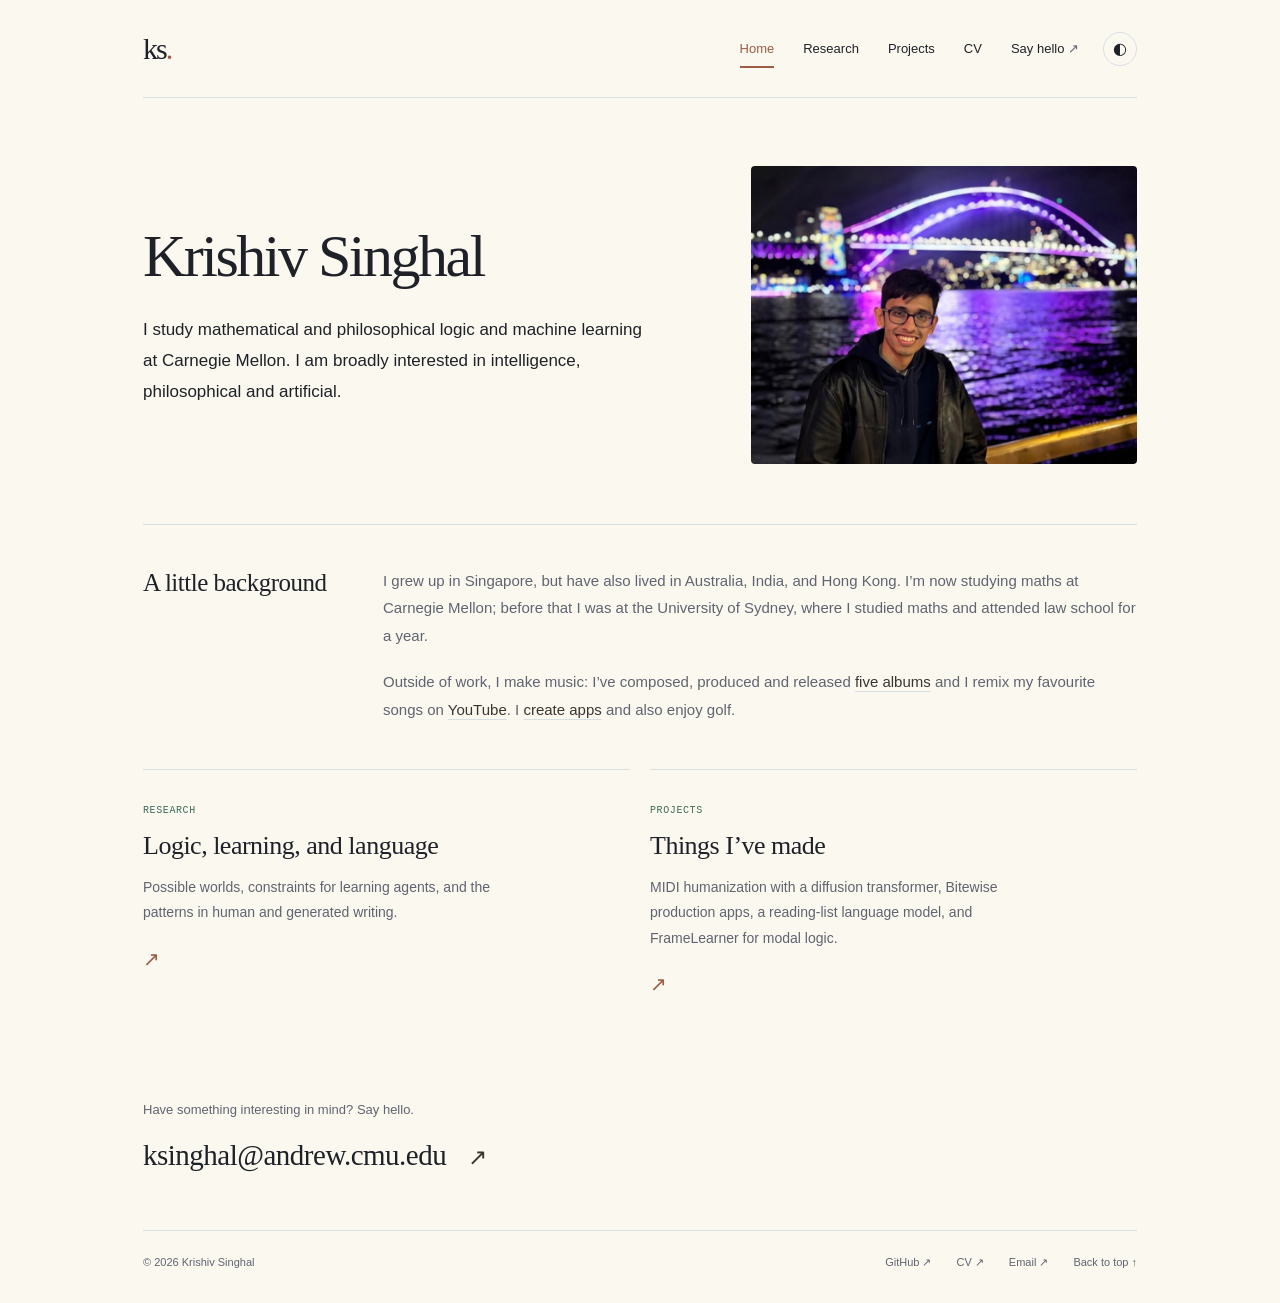
==== commit e6aea326: "Enlarge project imagery and add CV downloads. Wider art column on Projects and Research, a CV hub wi" ====
--- a/index.html
+++ b/index.html
@@ -6,12 +6,12 @@
   <meta name="description" content="Krishiv Singhal studies mathematical and philosophical logic and machine learning at Carnegie Mellon. Research, a piano model, and other projects.">
   <meta name="theme-color" content="#f7f5f0">
   <link rel="icon" type="image/svg+xml" href="data:image/svg+xml,%3Csvg xmlns='http://www.w3.org/2000/svg' viewBox='0 0 32 32'%3E%3Cpath fill='%23232b35' d='M16 2 29 9v14l-13 7L3 23V9z'/%3E%3Cpath fill='%23c8cdd3' d='m16 3 12 7-12 7L4 10z'/%3E%3Cpath fill='%23818c99' d='m4 11 11 7v11L4 23z'/%3E%3C/svg%3E">
-  <link rel="stylesheet" href="style.css?v=20261024c"><script src="script.js?v=20261024c" defer></script>
+  <link rel="stylesheet" href="style.css?v=20261024d"><script src="script.js?v=20261024d" defer></script>
 </head>
 <body>
 <a class="skip" href="#main">Skip to content</a>
 <div class="shell">
-  <header><a class="monogram" href="index.html" aria-label="Krishiv Singhal, home">ks<span>.</span></a><nav aria-label="Main navigation"><a href="index.html" aria-current="page">Home</a><a href="research.html">Research</a><a href="projects.html">Projects</a><a href="mailto:ksinghal@andrew.cmu.edu">Say hello <span aria-hidden="true">↗</span></a></nav><button type="button" class="theme-toggle" data-theme-toggle aria-label="Switch to dark theme" hidden><span aria-hidden="true">◐</span></button></header>
+  <header><a class="monogram" href="index.html" aria-label="Krishiv Singhal, home">ks<span>.</span></a><nav aria-label="Main navigation"><a href="index.html" aria-current="page">Home</a><a href="research.html">Research</a><a href="projects.html">Projects</a><a href="cv.html">CV</a><a href="mailto:ksinghal@andrew.cmu.edu">Say hello <span aria-hidden="true">↗</span></a></nav><button type="button" class="theme-toggle" data-theme-toggle aria-label="Switch to dark theme" hidden><span aria-hidden="true">◐</span></button></header>
   <main id="main">
     <section class="intro" aria-labelledby="name">
       <div class="intro-copy"><h1 id="name">Krishiv Singhal</h1><p class="intro-note">I study mathematical and philosophical logic and machine learning at Carnegie Mellon. I am broadly interested in intelligence, philosophical and artificial.</p></div>
@@ -24,7 +24,7 @@
     </section>
     <section class="contact"><p>Have something interesting in mind? Say hello.</p><a href="mailto:ksinghal@andrew.cmu.edu">ksinghal@andrew.cmu.edu <span aria-hidden="true">↗</span></a></section>
   </main>
-  <footer><span>© 2026 Krishiv Singhal</span><a href="https://github.com/krishivsinghal">GitHub ↗</a><a href="mailto:ksinghal@andrew.cmu.edu">Email ↗</a><a href="#main">Back to top ↑</a></footer>
+  <footer><span>© 2026 Krishiv Singhal</span><a href="https://github.com/krishivsinghal">GitHub ↗</a><a href="cv.html">CV ↗</a><a href="mailto:ksinghal@andrew.cmu.edu">Email ↗</a><a href="#main">Back to top ↑</a></footer>
 </div>
 </body>
 </html>
--- a/style.css
+++ b/style.css
@@ -1,16 +1,19 @@
 :root{--paper:#fbf8f0;--ink:#1e2228;--muted:#5f6470;--line:#d9dee5;--accent:#3a3530;--accent-warm:#9c5c45;--accent-sage:#3d6b5a;--accent-plum:#6b5b8a;--accent-blue:#4661d8;--accent-gold:#a8844a;--tint:#eee9e3;--panel:#f3eee4;--mono:ui-monospace,SFMono-Regular,Menlo,Consolas,monospace;color-scheme:light}
 :root[data-theme=dark]{--paper:#141418;--ink:#e8e6e2;--muted:#a8a4a0;--line:#34343a;--accent:#c9c2b8;--accent-warm:#d4a088;--accent-sage:#7aab96;--accent-plum:#b0a0cc;--accent-blue:#7a90e8;--accent-gold:#c9a86a;--tint:#1e1e24;--panel:#1c1b1f;color-scheme:dark}
 *{box-sizing:border-box}html{scroll-behavior:smooth;scroll-padding-top:35px}body{margin:0;background:var(--paper);color:var(--ink);font-family:Arial,Helvetica,sans-serif;font-size:15px;line-height:1.8;-webkit-font-smoothing:antialiased}::selection{background:#d8d0c4;color:#1e2228}a{color:inherit;text-decoration:none}a:hover{color:var(--accent)}a,button,summary{-webkit-tap-highlight-color:transparent}a:focus-visible,button:focus-visible,summary:focus-visible{outline:2px solid var(--accent);outline-offset:5px}button{font:inherit;color:inherit;cursor:pointer}button:hover{color:var(--accent)}[hidden]{display:none!important}.shell{max-width:1090px;padding:0 48px;margin:auto}header{min-height:98px;display:flex;align-items:center;justify-content:space-between;gap:24px;border-bottom:1px solid var(--line)}.monogram{font-family:Georgia,serif;font-size:30px;letter-spacing:-2px}.monogram span{color:var(--accent-warm)}nav{display:flex;align-items:center;gap:29px;font-size:13px}nav a{padding:8px 0;position:relative}nav a[aria-current=page]{color:var(--accent-warm)}nav a[aria-current=page]:after{content:"";position:absolute;height:2px;background:var(--accent-warm);bottom:0;left:0;right:0}nav span{color:var(--muted)}[data-theme-toggle]{background:transparent;border:1px solid var(--line);border-radius:50%;width:34px;height:34px;line-height:1;display:grid;place-items:center;font-size:16px}
-.intro{display:grid;grid-template-columns:1.45fr 1fr;gap:48px;align-items:center;padding:68px 0 60px}.intro-copy{min-width:0}h1{font-family:Georgia,'Times New Roman',serif;font-size:60px;font-weight:400;letter-spacing:-2.5px;line-height:1.13;margin:0 0 25px}.intro h1{color:var(--ink)}h1 span{color:var(--accent-warm)}.intro-note{font-size:17px;line-height:1.8;max-width:510px;margin:0;color:var(--ink)}.intro-copy>p:not(.intro-note){color:var(--muted)}.hero-figure{margin:0;background:transparent;border:0;padding:0;overflow:hidden}.hero-figure svg{width:100%;height:auto;display:block}.intro .portrait{display:block;width:100%;max-width:340px;height:auto;margin-left:auto;object-fit:cover;border-radius:4px}.hero-figure button{display:block;margin:-26px auto 0;border:0;border-bottom:1px solid var(--line);background:transparent;padding:5px 0;font-family:var(--mono);font-size:10px;color:var(--accent);position:relative}.hero-figure figcaption{font-family:var(--mono);font-size:10px;text-align:center;color:var(--muted)}.voxel{transition:transform .3s ease}.hero-figure:hover .accent-voxel{transform:translateY(-3px)}
-h2{font-family:Georgia,serif;font-size:25px;font-weight:400;line-height:1.3;letter-spacing:-.5px;margin:0}h3{font-family:Georgia,serif;font-size:27px;font-weight:400;letter-spacing:-.55px;line-height:1.3;margin:0 0 16px}.section-heading{display:flex;align-items:center;justify-content:space-between;gap:20px;border-bottom:1px solid var(--line);padding-bottom:22px}.eyebrow,.project-meta,.project-art>span,.quiet,.label{font-family:var(--mono);font-size:10px;letter-spacing:.6px;color:var(--muted)}.eyebrow{margin:0 0 18px}.text-link{font-size:13px;color:var(--accent);border-bottom:1px solid var(--line);padding-bottom:3px;display:inline-block;line-height:1.8}.text-link span{margin-left:10px}.inline-links{display:flex;flex-wrap:wrap;gap:22px}.about{display:grid;grid-template-columns:200px 1fr;gap:40px;border-top:1px solid var(--line);padding:42px 0 46px}.about>div{min-width:0}.about p{color:var(--muted);font-size:15px;line-height:1.85;margin:0 0 18px}.about p:last-child{margin:0}.about p a{color:var(--accent);text-decoration:underline;text-decoration-color:var(--line);text-underline-offset:4px}.pathways{display:grid;grid-template-columns:1fr 1fr;gap:20px;padding:0 0 40px}.pathway{display:block;position:relative;padding:24px 0;background:transparent;border:0;border-top:1px solid var(--line);border-radius:0;transition:none}.pathway:hover{border-color:var(--line)}.pathway h2,.pathway h3{font-size:26px;margin:8px 0 12px;color:var(--ink)}.pathway p{font-size:14px;color:var(--muted);margin:0;max-width:350px}.pathway .arrow{display:block;color:var(--accent-warm);margin-top:15px;font-size:20px}.pathway .label{color:var(--accent-sage)}.page-intro{padding:63px 0 40px;max-width:700px}.page-intro h1{font-size:52px;color:var(--ink);margin-bottom:20px}.page-intro>p{color:var(--muted);font-size:16px;line-height:1.8;max-width:660px;margin:0}.project{display:grid;grid-template-columns:200px 1fr;gap:40px;padding:40px 0;border-top:1px solid var(--line)}.project-art{background:var(--tint);border-radius:4px;display:flex;flex-direction:column;align-items:center;justify-content:center;height:190px}.project-art svg{width:190px;height:143px}.project-art>span{font-size:9px;margin-top:8px;color:var(--accent)}.project-copy{min-width:0}.project-meta{display:flex;justify-content:space-between;gap:18px;font-size:10px;letter-spacing:.3px;margin:0 0 14px;color:var(--accent)}.project-meta>span{text-align:right;color:var(--muted);letter-spacing:0}.project-copy>p{color:var(--muted);font-size:15px;line-height:1.85;margin:0 0 17px}.project-copy>p.quiet{display:block;font-size:11px;color:var(--accent);border-left:2px solid var(--accent);padding-left:12px}.project-copy .inline-links{margin-top:16px}summary{display:flex;align-items:center;gap:18px;cursor:pointer;list-style:none;width:max-content;max-width:100%;font-size:13px;color:var(--accent);min-height:40px}summary::-webkit-details-marker{display:none}summary span{font-size:20px;line-height:1;transition:transform .2s}details[open] summary span{transform:rotate(45deg)}.notes{font-size:14px;line-height:1.85;color:var(--muted);padding:8px 0 2px;max-width:650px}.notes h4{font-size:14px;color:var(--ink);font-weight:500;margin:15px 0 8px}.notes p{margin:0 0 18px}.notes .text-link{margin-bottom:12px}.small-grid{display:grid;grid-template-columns:1fr 1fr;gap:38px;padding:30px 0 40px}.small-grid h3{font-size:24px}.small-grid p:not(.eyebrow){color:var(--muted);font-size:14px;margin:0 0 20px}.further{padding-top:34px}.page-nav{display:flex;align-items:center;justify-content:space-between;gap:24px;border-top:1px solid var(--line);padding:28px 0 45px;font-size:14px;color:var(--accent)}.contact{padding:32px 0 49px}.contact p{font-size:13px;color:var(--muted);margin:0 0 8px}.contact>a{font-family:Georgia,serif;font-size:29px;letter-spacing:-.5px;overflow-wrap:anywhere}.contact>a span{color:var(--accent);font-family:Arial,sans-serif;font-size:23px;margin-left:15px}footer{border-top:1px solid var(--line);display:flex;flex-wrap:wrap;align-items:center;gap:25px;padding:22px 0 30px;font-size:11px;color:var(--muted)}footer>span{margin-right:auto}.skip{position:absolute;left:20px;top:-100px;padding:10px;background:var(--paper);z-index:10}.skip:focus{top:10px}
-@media(max-width:760px){.shell{padding:0 25px}header{min-height:85px}nav{gap:20px}.intro{grid-template-columns:1.35fr 1fr;gap:25px;padding:50px 0}h1{font-size:47px;letter-spacing:-1.8px}.intro-note{font-size:15px}.hero-figure button{font-size:9px;margin:-12px auto 0}.about,.project{grid-template-columns:150px 1fr;gap:25px}.project-art{height:155px}.project-art svg{width:145px;height:112px}.project-meta{display:block}.project-meta>span{display:block;text-align:left;margin-top:5px}.project-copy>p{font-size:14px}h3{font-size:24px}.pathway{padding:24px}.quiet{letter-spacing:0}.page-intro{padding:45px 0 35px}.page-intro h1{font-size:45px}}
-@media(max-width:540px){.shell{padding:0 22px}header{gap:12px;min-height:82px}nav{gap:17px;font-size:12px}.monogram{font-size:28px}[data-theme-toggle]{width:30px;height:30px}.intro{grid-template-columns:1fr;gap:28px;padding:40px 0}.intro h1{font-size:46px;margin-bottom:20px}.intro-note{font-size:16px}.hero-figure{width:100%;max-width:310px;justify-self:center;padding-bottom:17px}.hero-figure svg{height:230px}.hero-figure button{margin:-10px auto 0;font-size:10px}.about{grid-template-columns:1fr;gap:20px;padding:32px 0}.about p{font-size:14px}.pathways,.small-grid{grid-template-columns:1fr;gap:16px}.pathways{padding-bottom:16px}.pathway{padding:25px}.pathway h2{font-size:25px}.pathway .arrow{position:absolute;right:24px;top:16px}.page-intro h1{font-size:44px}.page-intro>p{font-size:15px}.project{grid-template-columns:1fr;gap:23px;padding:30px 0}.project-art{height:150px;align-items:flex-start;position:relative}.project-art svg{height:143px;width:195px;margin-left:12px}.project-art>span{position:absolute;right:17px;bottom:15px;font-size:9px}.project-copy>p{font-size:14px}.project-meta{font-size:10px}h3{font-size:25px}.notes{font-size:14px}.section-heading .quiet{display:none}.page-nav{font-size:13px}.contact>a{font-size:24px}.contact>a span{margin-left:6px}footer{font-size:10px;gap:18px}}
+.intro{display:grid;grid-template-columns:1.45fr 1fr;gap:48px;align-items:center;padding:68px 0 60px}.intro-copy{min-width:0}h1{font-family:Georgia,'Times New Roman',serif;font-size:60px;font-weight:400;letter-spacing:-2.5px;line-height:1.13;margin:0 0 25px}.intro h1{color:var(--ink)}h1 span{color:var(--accent-warm)}.intro-note{font-size:17px;line-height:1.8;max-width:510px;margin:0;color:var(--ink)}.intro-copy>p:not(.intro-note){color:var(--muted)}.hero-figure{margin:0;background:transparent;border:0;padding:0;overflow:hidden}.hero-figure svg{width:100%;height:auto;display:block}.intro .portrait{display:block;width:100%;max-width:min(100%,480px);height:auto;margin-left:auto;object-fit:cover;border-radius:4px}.hero-figure button{display:block;margin:-26px auto 0;border:0;border-bottom:1px solid var(--line);background:transparent;padding:5px 0;font-family:var(--mono);font-size:10px;color:var(--accent);position:relative}.hero-figure figcaption{font-family:var(--mono);font-size:10px;text-align:center;color:var(--muted)}.voxel{transition:transform .3s ease}.hero-figure:hover .accent-voxel{transform:translateY(-3px)}
+h2{font-family:Georgia,serif;font-size:25px;font-weight:400;line-height:1.3;letter-spacing:-.5px;margin:0}h3{font-family:Georgia,serif;font-size:27px;font-weight:400;letter-spacing:-.55px;line-height:1.3;margin:0 0 16px}.section-heading{display:flex;align-items:center;justify-content:space-between;gap:20px;border-bottom:1px solid var(--line);padding-bottom:22px}.eyebrow,.project-meta,.project-art>span,.quiet,.label{font-family:var(--mono);font-size:10px;letter-spacing:.6px;color:var(--muted)}.eyebrow{margin:0 0 18px}.text-link{font-size:13px;color:var(--accent);border-bottom:1px solid var(--line);padding-bottom:3px;display:inline-block;line-height:1.8}.text-link span{margin-left:10px}.inline-links{display:flex;flex-wrap:wrap;gap:22px}.about{display:grid;grid-template-columns:200px 1fr;gap:40px;border-top:1px solid var(--line);padding:42px 0 46px}.about>div{min-width:0}.about p{color:var(--muted);font-size:15px;line-height:1.85;margin:0 0 18px}.about p:last-child{margin:0}.about p a{color:var(--accent);text-decoration:underline;text-decoration-color:var(--line);text-underline-offset:4px}.pathways{display:grid;grid-template-columns:1fr 1fr;gap:20px;padding:0 0 40px}.pathway{display:block;position:relative;padding:24px 0;background:transparent;border:0;border-top:1px solid var(--line);border-radius:0;transition:none}.pathway:hover{border-color:var(--line)}.pathway h2,.pathway h3{font-size:26px;margin:8px 0 12px;color:var(--ink)}.pathway p{font-size:14px;color:var(--muted);margin:0;max-width:350px}.pathway .arrow{display:block;color:var(--accent-warm);margin-top:15px;font-size:20px}.pathway .label{color:var(--accent-sage)}.page-intro{padding:63px 0 40px;max-width:700px}.page-intro h1{font-size:52px;color:var(--ink);margin-bottom:20px}.page-intro>p{color:var(--muted);font-size:16px;line-height:1.8;max-width:660px;margin:0}.project{display:grid;grid-template-columns:minmax(280px,42%) 1fr;gap:44px;padding:40px 0;border-top:1px solid var(--line);align-items:start}.project-art{background:var(--tint);border-radius:4px;display:flex;flex-direction:column;align-items:center;justify-content:center;min-height:240px;padding:16px;width:100%}.project-art svg{width:100%;max-width:300px;height:auto;max-height:240px}.project-art>span{font-size:9px;margin-top:8px;color:var(--accent)}.project-copy{min-width:0}.project-meta{display:flex;justify-content:space-between;gap:18px;font-size:10px;letter-spacing:.3px;margin:0 0 14px;color:var(--accent)}.project-meta>span{text-align:right;color:var(--muted);letter-spacing:0}.project-copy>p{color:var(--muted);font-size:15px;line-height:1.85;margin:0 0 17px}.project-copy>p.quiet{display:block;font-size:11px;color:var(--accent);border-left:2px solid var(--accent);padding-left:12px}.project-copy .inline-links{margin-top:16px}summary{display:flex;align-items:center;gap:18px;cursor:pointer;list-style:none;width:max-content;max-width:100%;font-size:13px;color:var(--accent);min-height:40px}summary::-webkit-details-marker{display:none}summary span{font-size:20px;line-height:1;transition:transform .2s}details[open] summary span{transform:rotate(45deg)}.notes{font-size:14px;line-height:1.85;color:var(--muted);padding:8px 0 2px;max-width:650px}.notes h4{font-size:14px;color:var(--ink);font-weight:500;margin:15px 0 8px}.notes p{margin:0 0 18px}.notes .text-link{margin-bottom:12px}.small-grid{display:grid;grid-template-columns:1fr 1fr;gap:38px;padding:30px 0 40px}.small-grid h3{font-size:24px}.small-grid p:not(.eyebrow){color:var(--muted);font-size:14px;margin:0 0 20px}.further{padding-top:34px}.page-nav{display:flex;align-items:center;justify-content:space-between;gap:24px;border-top:1px solid var(--line);padding:28px 0 45px;font-size:14px;color:var(--accent)}.contact{padding:32px 0 49px}.contact p{font-size:13px;color:var(--muted);margin:0 0 8px}.contact>a{font-family:Georgia,serif;font-size:29px;letter-spacing:-.5px;overflow-wrap:anywhere}.contact>a span{color:var(--accent);font-family:Arial,sans-serif;font-size:23px;margin-left:15px}footer{border-top:1px solid var(--line);display:flex;flex-wrap:wrap;align-items:center;gap:25px;padding:22px 0 30px;font-size:11px;color:var(--muted)}footer>span{margin-right:auto}.skip{position:absolute;left:20px;top:-100px;padding:10px;background:var(--paper);z-index:10}.skip:focus{top:10px}
+@media(max-width:760px){.shell{padding:0 25px}header{min-height:85px}nav{gap:20px}.intro{grid-template-columns:1.35fr 1fr;gap:25px;padding:50px 0}h1{font-size:47px;letter-spacing:-1.8px}.intro-note{font-size:15px}.hero-figure button{font-size:9px;margin:-12px auto 0}.about,.project{grid-template-columns:minmax(200px,38%) 1fr;gap:28px}.project-art{min-height:200px}.project-art svg{max-width:240px;max-height:200px}.project-meta{display:block}.project-meta>span{display:block;text-align:left;margin-top:5px}.project-copy>p{font-size:14px}h3{font-size:24px}.pathway{padding:24px}.quiet{letter-spacing:0}.page-intro{padding:45px 0 35px}.page-intro h1{font-size:45px}}
+@media(max-width:540px){.shell{padding:0 22px}header{gap:12px;min-height:82px}nav{gap:17px;font-size:12px}.monogram{font-size:28px}[data-theme-toggle]{width:30px;height:30px}.intro{grid-template-columns:1fr;gap:28px;padding:40px 0}.intro h1{font-size:46px;margin-bottom:20px}.intro-note{font-size:16px}.hero-figure{width:100%;max-width:310px;justify-self:center;padding-bottom:17px}.hero-figure svg{height:230px}.hero-figure button{margin:-10px auto 0;font-size:10px}.about{grid-template-columns:1fr;gap:20px;padding:32px 0}.about p{font-size:14px}.pathways,.small-grid{grid-template-columns:1fr;gap:16px}.pathways{padding-bottom:16px}.pathway{padding:25px}.pathway h2{font-size:25px}.pathway .arrow{position:absolute;right:24px;top:16px}.page-intro h1{font-size:44px}.page-intro>p{font-size:15px}.project{grid-template-columns:1fr;gap:23px;padding:30px 0}.project-art{min-height:180px;align-items:flex-start;position:relative}.project-art svg{max-height:200px;width:100%;max-width:280px;margin-left:0}.project-art>span{position:absolute;right:17px;bottom:15px;font-size:9px}.project-copy>p{font-size:14px}.project-meta{font-size:10px}h3{font-size:25px}.notes{font-size:14px}.section-heading .quiet{display:none}.page-nav{font-size:13px}.contact>a{font-size:24px}.contact>a span{margin-left:6px}footer{font-size:10px;gap:18px}}
 @media(prefers-reduced-motion:reduce){html{scroll-behavior:auto}*,*:before,*:after{transition:none!important}.pathway:hover,.hero-figure:hover .accent-voxel{transform:none}}
 
 .project-copy>h2{font-size:27px;margin-bottom:16px}.notes h3{font-family:Arial,Helvetica,sans-serif;font-size:14px;color:var(--ink);font-weight:500;letter-spacing:0;margin:15px 0 8px}header nav{margin-left:auto}@media(max-width:540px){header{gap:14px}.project-copy>h2{font-size:25px}}
 @media(max-width:540px){nav{gap:15px}nav a[href^="mailto:"]{display:none}}
 
-.project-art--img{background:transparent;padding:8px 0}
-.project-art--img img{display:block;width:100%;max-width:190px;height:auto;max-height:143px;margin:auto;object-fit:contain}
+.project-art--img{background:var(--tint);padding:12px}
+.project-art--img img{display:block;width:100%;max-width:100%;height:auto;max-height:none;margin:0;object-fit:contain;border-radius:2px}
+.cv-list{padding:0 0 36px}
+.cv-links{list-style:none;margin:0;padding:0;display:flex;flex-direction:column;gap:18px;font-size:16px}
+.cv-links li{margin:0}
 .work{padding-bottom:12px}
 .work .project:first-child{border-top:0;padding-top:0}
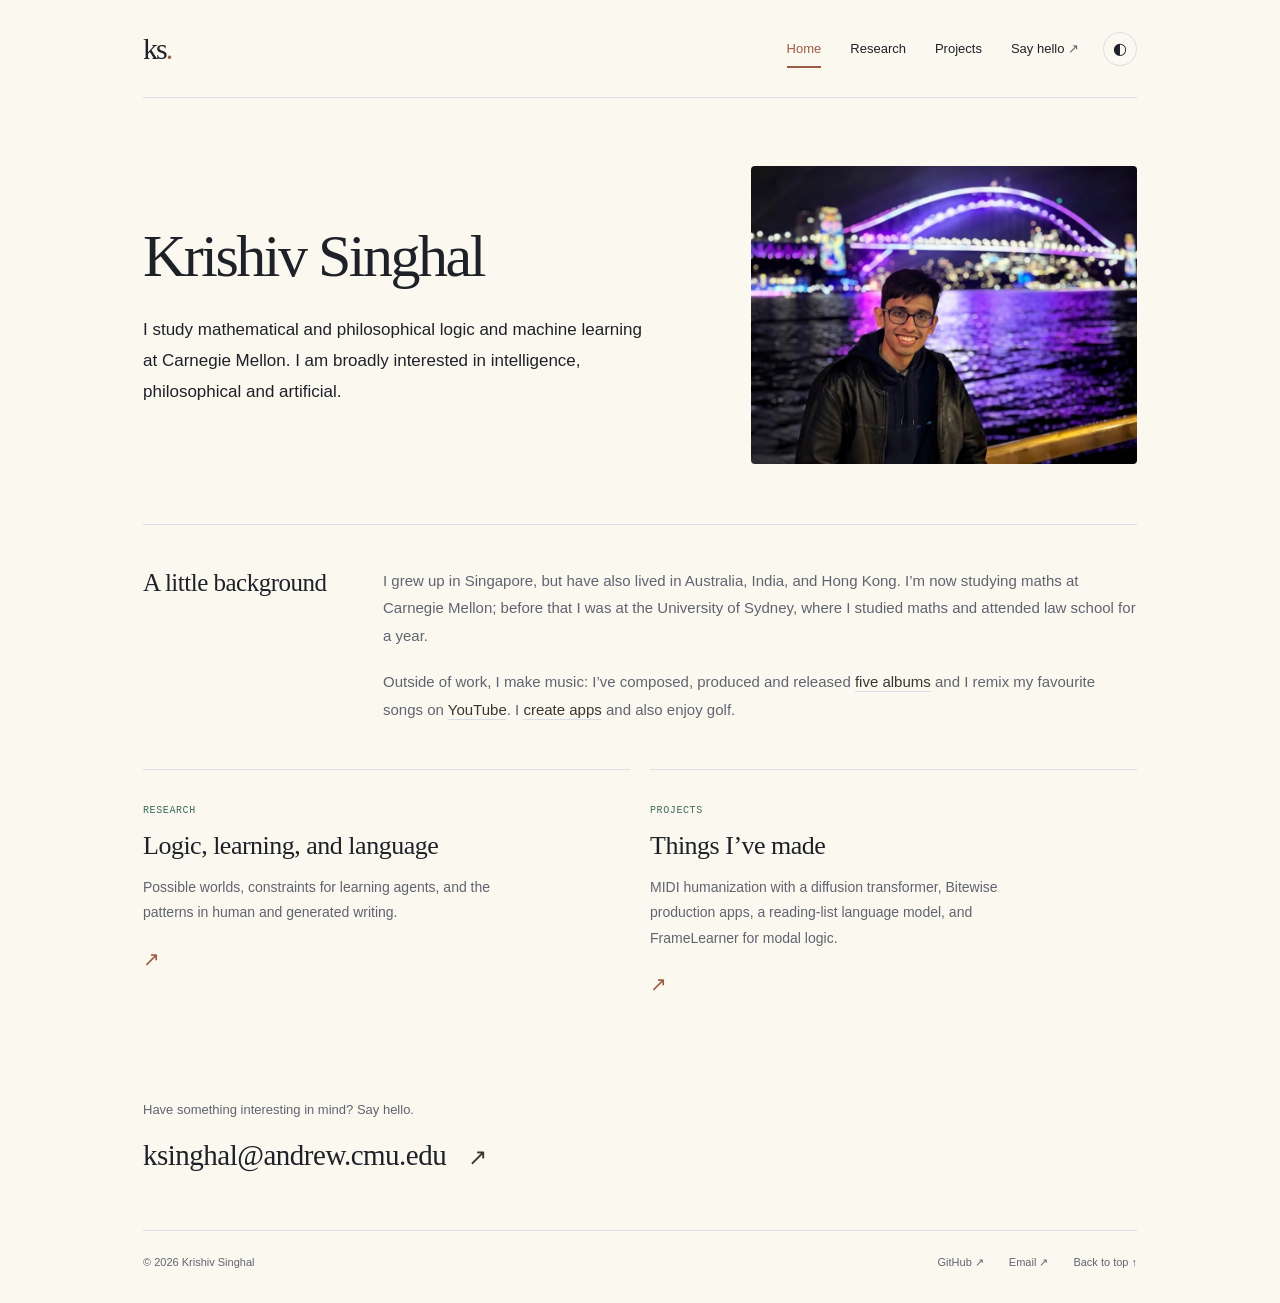
==== commit f2b23c7f: "Remove CV hub; add Logic MIDI shot and music grid. Use the Logic piano-roll photo for MIDI, tile alb" ====
--- a/index.html
+++ b/index.html
@@ -6,12 +6,12 @@
   <meta name="description" content="Krishiv Singhal studies mathematical and philosophical logic and machine learning at Carnegie Mellon. Research, a piano model, and other projects.">
   <meta name="theme-color" content="#f7f5f0">
   <link rel="icon" type="image/svg+xml" href="data:image/svg+xml,%3Csvg xmlns='http://www.w3.org/2000/svg' viewBox='0 0 32 32'%3E%3Cpath fill='%23232b35' d='M16 2 29 9v14l-13 7L3 23V9z'/%3E%3Cpath fill='%23c8cdd3' d='m16 3 12 7-12 7L4 10z'/%3E%3Cpath fill='%23818c99' d='m4 11 11 7v11L4 23z'/%3E%3C/svg%3E">
-  <link rel="stylesheet" href="style.css?v=20261024d"><script src="script.js?v=20261024d" defer></script>
+  <link rel="stylesheet" href="style.css?v=20261024e"><script src="script.js?v=20261024e" defer></script>
 </head>
 <body>
 <a class="skip" href="#main">Skip to content</a>
 <div class="shell">
-  <header><a class="monogram" href="index.html" aria-label="Krishiv Singhal, home">ks<span>.</span></a><nav aria-label="Main navigation"><a href="index.html" aria-current="page">Home</a><a href="research.html">Research</a><a href="projects.html">Projects</a><a href="cv.html">CV</a><a href="mailto:ksinghal@andrew.cmu.edu">Say hello <span aria-hidden="true">↗</span></a></nav><button type="button" class="theme-toggle" data-theme-toggle aria-label="Switch to dark theme" hidden><span aria-hidden="true">◐</span></button></header>
+  <header><a class="monogram" href="index.html" aria-label="Krishiv Singhal, home">ks<span>.</span></a><nav aria-label="Main navigation"><a href="index.html" aria-current="page">Home</a><a href="research.html">Research</a><a href="projects.html">Projects</a><a href="mailto:ksinghal@andrew.cmu.edu">Say hello <span aria-hidden="true">↗</span></a></nav><button type="button" class="theme-toggle" data-theme-toggle aria-label="Switch to dark theme" hidden><span aria-hidden="true">◐</span></button></header>
   <main id="main">
     <section class="intro" aria-labelledby="name">
       <div class="intro-copy"><h1 id="name">Krishiv Singhal</h1><p class="intro-note">I study mathematical and philosophical logic and machine learning at Carnegie Mellon. I am broadly interested in intelligence, philosophical and artificial.</p></div>
@@ -24,7 +24,7 @@
     </section>
     <section class="contact"><p>Have something interesting in mind? Say hello.</p><a href="mailto:ksinghal@andrew.cmu.edu">ksinghal@andrew.cmu.edu <span aria-hidden="true">↗</span></a></section>
   </main>
-  <footer><span>© 2026 Krishiv Singhal</span><a href="https://github.com/krishivsinghal">GitHub ↗</a><a href="cv.html">CV ↗</a><a href="mailto:ksinghal@andrew.cmu.edu">Email ↗</a><a href="#main">Back to top ↑</a></footer>
+  <footer><span>© 2026 Krishiv Singhal</span><a href="https://github.com/krishivsinghal">GitHub ↗</a><a href="mailto:ksinghal@andrew.cmu.edu">Email ↗</a><a href="#main">Back to top ↑</a></footer>
 </div>
 </body>
 </html>
--- a/style.css
+++ b/style.css
@@ -12,8 +12,11 @@
 
 .project-art--img{background:var(--tint);padding:12px}
 .project-art--img img{display:block;width:100%;max-width:100%;height:auto;max-height:none;margin:0;object-fit:contain;border-radius:2px}
-.cv-list{padding:0 0 36px}
-.cv-links{list-style:none;margin:0;padding:0;display:flex;flex-direction:column;gap:18px;font-size:16px}
-.cv-links li{margin:0}
+.album-grid{display:grid;grid-template-columns:repeat(6,1fr);gap:4px;width:100%;max-width:100%}
+.album-grid img{width:100%;aspect-ratio:1;object-fit:cover;display:block;border-radius:2px}
+.album-grid img:nth-child(1),.album-grid img:nth-child(2),.album-grid img:nth-child(3){grid-column:span 2}
+.album-grid img:nth-child(4){grid-column:2/span 2}
+.album-grid img:nth-child(5){grid-column:4/span 2}
+@media(max-width:540px){.album-grid{grid-template-columns:repeat(2,1fr)}.album-grid img{grid-column:auto!important}}
 .work{padding-bottom:12px}
 .work .project:first-child{border-top:0;padding-top:0}
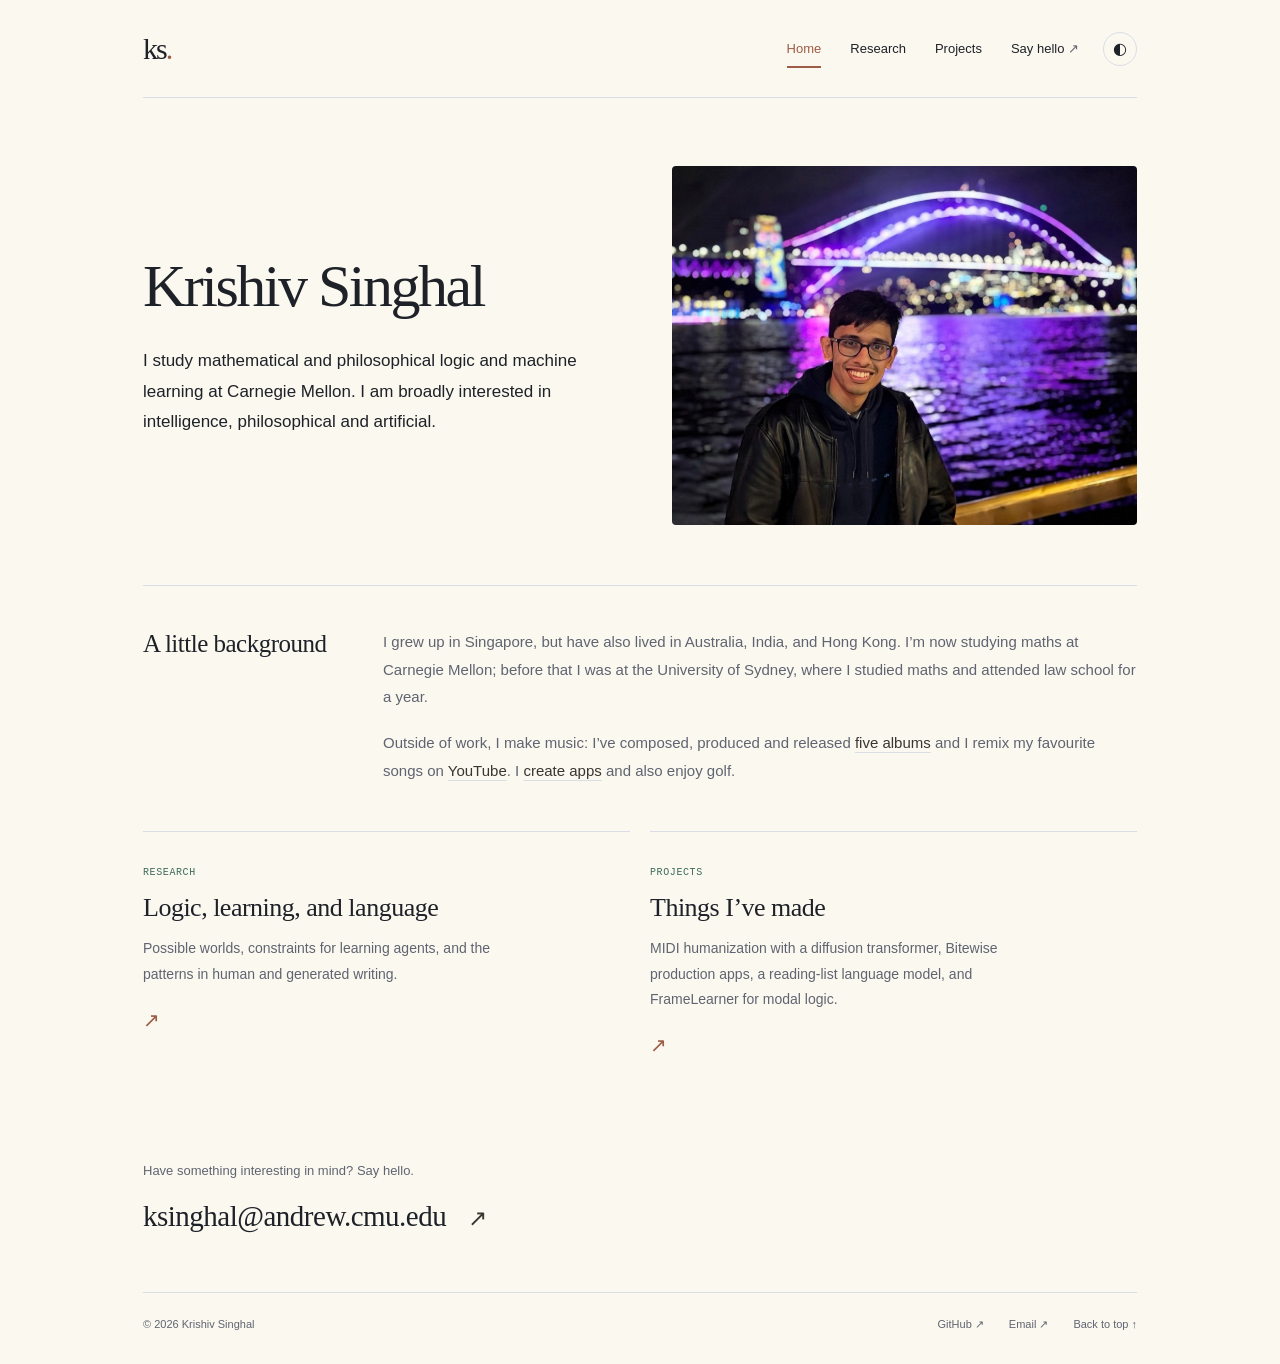
==== commit 5bbbe91d: "Larger portrait, hi-res album art, music last on Projects. Fill the hero photo column and use 640px " ====
--- a/index.html
+++ b/index.html
@@ -6,7 +6,7 @@
   <meta name="description" content="Krishiv Singhal studies mathematical and philosophical logic and machine learning at Carnegie Mellon. Research, a piano model, and other projects.">
   <meta name="theme-color" content="#f7f5f0">
   <link rel="icon" type="image/svg+xml" href="data:image/svg+xml,%3Csvg xmlns='http://www.w3.org/2000/svg' viewBox='0 0 32 32'%3E%3Cpath fill='%23232b35' d='M16 2 29 9v14l-13 7L3 23V9z'/%3E%3Cpath fill='%23c8cdd3' d='m16 3 12 7-12 7L4 10z'/%3E%3Cpath fill='%23818c99' d='m4 11 11 7v11L4 23z'/%3E%3C/svg%3E">
-  <link rel="stylesheet" href="style.css?v=20261024e"><script src="script.js?v=20261024e" defer></script>
+  <link rel="stylesheet" href="style.css?v=20261024f"><script src="script.js?v=20261024f" defer></script>
 </head>
 <body>
 <a class="skip" href="#main">Skip to content</a>
--- a/style.css
+++ b/style.css
@@ -1,7 +1,7 @@
 :root{--paper:#fbf8f0;--ink:#1e2228;--muted:#5f6470;--line:#d9dee5;--accent:#3a3530;--accent-warm:#9c5c45;--accent-sage:#3d6b5a;--accent-plum:#6b5b8a;--accent-blue:#4661d8;--accent-gold:#a8844a;--tint:#eee9e3;--panel:#f3eee4;--mono:ui-monospace,SFMono-Regular,Menlo,Consolas,monospace;color-scheme:light}
 :root[data-theme=dark]{--paper:#141418;--ink:#e8e6e2;--muted:#a8a4a0;--line:#34343a;--accent:#c9c2b8;--accent-warm:#d4a088;--accent-sage:#7aab96;--accent-plum:#b0a0cc;--accent-blue:#7a90e8;--accent-gold:#c9a86a;--tint:#1e1e24;--panel:#1c1b1f;color-scheme:dark}
 *{box-sizing:border-box}html{scroll-behavior:smooth;scroll-padding-top:35px}body{margin:0;background:var(--paper);color:var(--ink);font-family:Arial,Helvetica,sans-serif;font-size:15px;line-height:1.8;-webkit-font-smoothing:antialiased}::selection{background:#d8d0c4;color:#1e2228}a{color:inherit;text-decoration:none}a:hover{color:var(--accent)}a,button,summary{-webkit-tap-highlight-color:transparent}a:focus-visible,button:focus-visible,summary:focus-visible{outline:2px solid var(--accent);outline-offset:5px}button{font:inherit;color:inherit;cursor:pointer}button:hover{color:var(--accent)}[hidden]{display:none!important}.shell{max-width:1090px;padding:0 48px;margin:auto}header{min-height:98px;display:flex;align-items:center;justify-content:space-between;gap:24px;border-bottom:1px solid var(--line)}.monogram{font-family:Georgia,serif;font-size:30px;letter-spacing:-2px}.monogram span{color:var(--accent-warm)}nav{display:flex;align-items:center;gap:29px;font-size:13px}nav a{padding:8px 0;position:relative}nav a[aria-current=page]{color:var(--accent-warm)}nav a[aria-current=page]:after{content:"";position:absolute;height:2px;background:var(--accent-warm);bottom:0;left:0;right:0}nav span{color:var(--muted)}[data-theme-toggle]{background:transparent;border:1px solid var(--line);border-radius:50%;width:34px;height:34px;line-height:1;display:grid;place-items:center;font-size:16px}
-.intro{display:grid;grid-template-columns:1.45fr 1fr;gap:48px;align-items:center;padding:68px 0 60px}.intro-copy{min-width:0}h1{font-family:Georgia,'Times New Roman',serif;font-size:60px;font-weight:400;letter-spacing:-2.5px;line-height:1.13;margin:0 0 25px}.intro h1{color:var(--ink)}h1 span{color:var(--accent-warm)}.intro-note{font-size:17px;line-height:1.8;max-width:510px;margin:0;color:var(--ink)}.intro-copy>p:not(.intro-note){color:var(--muted)}.hero-figure{margin:0;background:transparent;border:0;padding:0;overflow:hidden}.hero-figure svg{width:100%;height:auto;display:block}.intro .portrait{display:block;width:100%;max-width:min(100%,480px);height:auto;margin-left:auto;object-fit:cover;border-radius:4px}.hero-figure button{display:block;margin:-26px auto 0;border:0;border-bottom:1px solid var(--line);background:transparent;padding:5px 0;font-family:var(--mono);font-size:10px;color:var(--accent);position:relative}.hero-figure figcaption{font-family:var(--mono);font-size:10px;text-align:center;color:var(--muted)}.voxel{transition:transform .3s ease}.hero-figure:hover .accent-voxel{transform:translateY(-3px)}
+.intro{display:grid;grid-template-columns:1.05fr 1fr;gap:40px;align-items:center;padding:68px 0 60px}.intro-copy{min-width:0}h1{font-family:Georgia,'Times New Roman',serif;font-size:60px;font-weight:400;letter-spacing:-2.5px;line-height:1.13;margin:0 0 25px}.intro h1{color:var(--ink)}h1 span{color:var(--accent-warm)}.intro-note{font-size:17px;line-height:1.8;max-width:510px;margin:0;color:var(--ink)}.intro-copy>p:not(.intro-note){color:var(--muted)}.hero-figure{margin:0;background:transparent;border:0;padding:0;overflow:hidden}.hero-figure svg{width:100%;height:auto;display:block}.intro .portrait{display:block;width:100%;max-width:100%;height:auto;margin-left:auto;object-fit:cover;border-radius:4px}.hero-figure button{display:block;margin:-26px auto 0;border:0;border-bottom:1px solid var(--line);background:transparent;padding:5px 0;font-family:var(--mono);font-size:10px;color:var(--accent);position:relative}.hero-figure figcaption{font-family:var(--mono);font-size:10px;text-align:center;color:var(--muted)}.voxel{transition:transform .3s ease}.hero-figure:hover .accent-voxel{transform:translateY(-3px)}
 h2{font-family:Georgia,serif;font-size:25px;font-weight:400;line-height:1.3;letter-spacing:-.5px;margin:0}h3{font-family:Georgia,serif;font-size:27px;font-weight:400;letter-spacing:-.55px;line-height:1.3;margin:0 0 16px}.section-heading{display:flex;align-items:center;justify-content:space-between;gap:20px;border-bottom:1px solid var(--line);padding-bottom:22px}.eyebrow,.project-meta,.project-art>span,.quiet,.label{font-family:var(--mono);font-size:10px;letter-spacing:.6px;color:var(--muted)}.eyebrow{margin:0 0 18px}.text-link{font-size:13px;color:var(--accent);border-bottom:1px solid var(--line);padding-bottom:3px;display:inline-block;line-height:1.8}.text-link span{margin-left:10px}.inline-links{display:flex;flex-wrap:wrap;gap:22px}.about{display:grid;grid-template-columns:200px 1fr;gap:40px;border-top:1px solid var(--line);padding:42px 0 46px}.about>div{min-width:0}.about p{color:var(--muted);font-size:15px;line-height:1.85;margin:0 0 18px}.about p:last-child{margin:0}.about p a{color:var(--accent);text-decoration:underline;text-decoration-color:var(--line);text-underline-offset:4px}.pathways{display:grid;grid-template-columns:1fr 1fr;gap:20px;padding:0 0 40px}.pathway{display:block;position:relative;padding:24px 0;background:transparent;border:0;border-top:1px solid var(--line);border-radius:0;transition:none}.pathway:hover{border-color:var(--line)}.pathway h2,.pathway h3{font-size:26px;margin:8px 0 12px;color:var(--ink)}.pathway p{font-size:14px;color:var(--muted);margin:0;max-width:350px}.pathway .arrow{display:block;color:var(--accent-warm);margin-top:15px;font-size:20px}.pathway .label{color:var(--accent-sage)}.page-intro{padding:63px 0 40px;max-width:700px}.page-intro h1{font-size:52px;color:var(--ink);margin-bottom:20px}.page-intro>p{color:var(--muted);font-size:16px;line-height:1.8;max-width:660px;margin:0}.project{display:grid;grid-template-columns:minmax(280px,42%) 1fr;gap:44px;padding:40px 0;border-top:1px solid var(--line);align-items:start}.project-art{background:var(--tint);border-radius:4px;display:flex;flex-direction:column;align-items:center;justify-content:center;min-height:240px;padding:16px;width:100%}.project-art svg{width:100%;max-width:300px;height:auto;max-height:240px}.project-art>span{font-size:9px;margin-top:8px;color:var(--accent)}.project-copy{min-width:0}.project-meta{display:flex;justify-content:space-between;gap:18px;font-size:10px;letter-spacing:.3px;margin:0 0 14px;color:var(--accent)}.project-meta>span{text-align:right;color:var(--muted);letter-spacing:0}.project-copy>p{color:var(--muted);font-size:15px;line-height:1.85;margin:0 0 17px}.project-copy>p.quiet{display:block;font-size:11px;color:var(--accent);border-left:2px solid var(--accent);padding-left:12px}.project-copy .inline-links{margin-top:16px}summary{display:flex;align-items:center;gap:18px;cursor:pointer;list-style:none;width:max-content;max-width:100%;font-size:13px;color:var(--accent);min-height:40px}summary::-webkit-details-marker{display:none}summary span{font-size:20px;line-height:1;transition:transform .2s}details[open] summary span{transform:rotate(45deg)}.notes{font-size:14px;line-height:1.85;color:var(--muted);padding:8px 0 2px;max-width:650px}.notes h4{font-size:14px;color:var(--ink);font-weight:500;margin:15px 0 8px}.notes p{margin:0 0 18px}.notes .text-link{margin-bottom:12px}.small-grid{display:grid;grid-template-columns:1fr 1fr;gap:38px;padding:30px 0 40px}.small-grid h3{font-size:24px}.small-grid p:not(.eyebrow){color:var(--muted);font-size:14px;margin:0 0 20px}.further{padding-top:34px}.page-nav{display:flex;align-items:center;justify-content:space-between;gap:24px;border-top:1px solid var(--line);padding:28px 0 45px;font-size:14px;color:var(--accent)}.contact{padding:32px 0 49px}.contact p{font-size:13px;color:var(--muted);margin:0 0 8px}.contact>a{font-family:Georgia,serif;font-size:29px;letter-spacing:-.5px;overflow-wrap:anywhere}.contact>a span{color:var(--accent);font-family:Arial,sans-serif;font-size:23px;margin-left:15px}footer{border-top:1px solid var(--line);display:flex;flex-wrap:wrap;align-items:center;gap:25px;padding:22px 0 30px;font-size:11px;color:var(--muted)}footer>span{margin-right:auto}.skip{position:absolute;left:20px;top:-100px;padding:10px;background:var(--paper);z-index:10}.skip:focus{top:10px}
 @media(max-width:760px){.shell{padding:0 25px}header{min-height:85px}nav{gap:20px}.intro{grid-template-columns:1.35fr 1fr;gap:25px;padding:50px 0}h1{font-size:47px;letter-spacing:-1.8px}.intro-note{font-size:15px}.hero-figure button{font-size:9px;margin:-12px auto 0}.about,.project{grid-template-columns:minmax(200px,38%) 1fr;gap:28px}.project-art{min-height:200px}.project-art svg{max-width:240px;max-height:200px}.project-meta{display:block}.project-meta>span{display:block;text-align:left;margin-top:5px}.project-copy>p{font-size:14px}h3{font-size:24px}.pathway{padding:24px}.quiet{letter-spacing:0}.page-intro{padding:45px 0 35px}.page-intro h1{font-size:45px}}
 @media(max-width:540px){.shell{padding:0 22px}header{gap:12px;min-height:82px}nav{gap:17px;font-size:12px}.monogram{font-size:28px}[data-theme-toggle]{width:30px;height:30px}.intro{grid-template-columns:1fr;gap:28px;padding:40px 0}.intro h1{font-size:46px;margin-bottom:20px}.intro-note{font-size:16px}.hero-figure{width:100%;max-width:310px;justify-self:center;padding-bottom:17px}.hero-figure svg{height:230px}.hero-figure button{margin:-10px auto 0;font-size:10px}.about{grid-template-columns:1fr;gap:20px;padding:32px 0}.about p{font-size:14px}.pathways,.small-grid{grid-template-columns:1fr;gap:16px}.pathways{padding-bottom:16px}.pathway{padding:25px}.pathway h2{font-size:25px}.pathway .arrow{position:absolute;right:24px;top:16px}.page-intro h1{font-size:44px}.page-intro>p{font-size:15px}.project{grid-template-columns:1fr;gap:23px;padding:30px 0}.project-art{min-height:180px;align-items:flex-start;position:relative}.project-art svg{max-height:200px;width:100%;max-width:280px;margin-left:0}.project-art>span{position:absolute;right:17px;bottom:15px;font-size:9px}.project-copy>p{font-size:14px}.project-meta{font-size:10px}h3{font-size:25px}.notes{font-size:14px}.section-heading .quiet{display:none}.page-nav{font-size:13px}.contact>a{font-size:24px}.contact>a span{margin-left:6px}footer{font-size:10px;gap:18px}}
